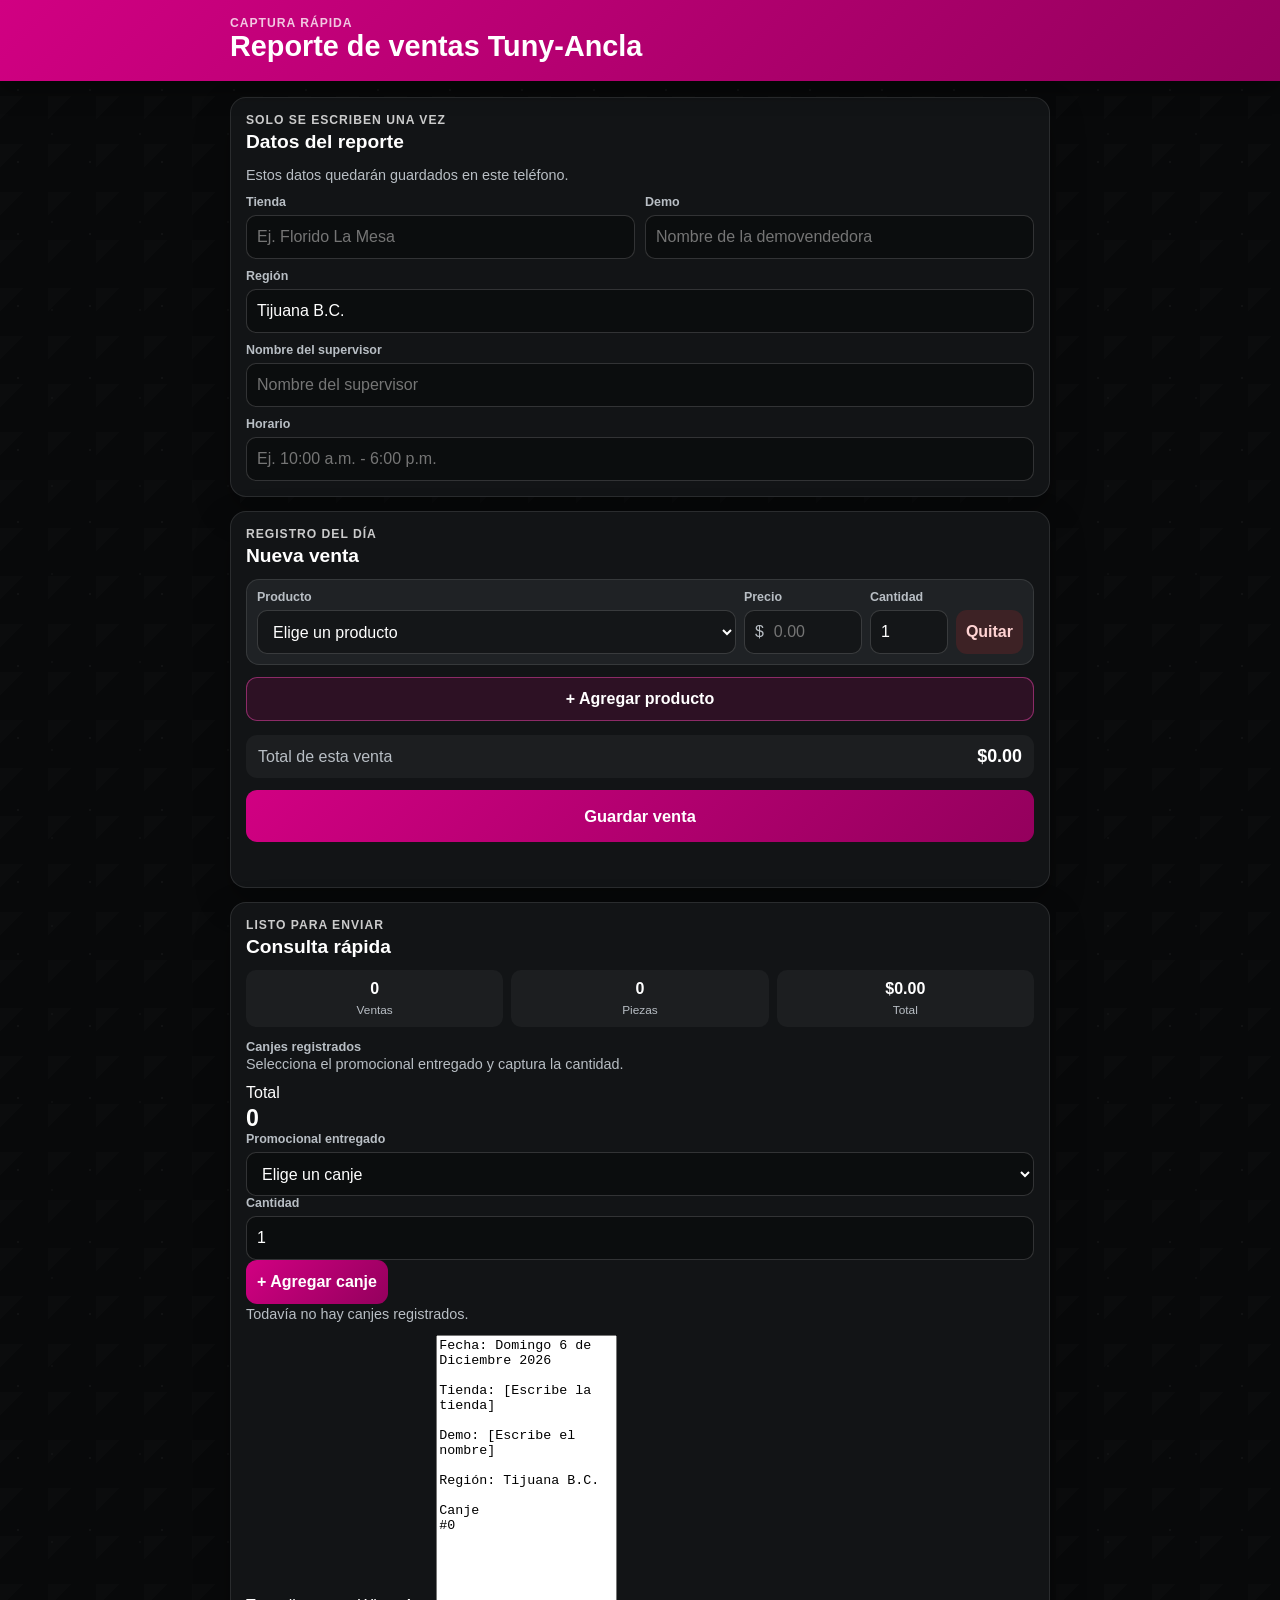
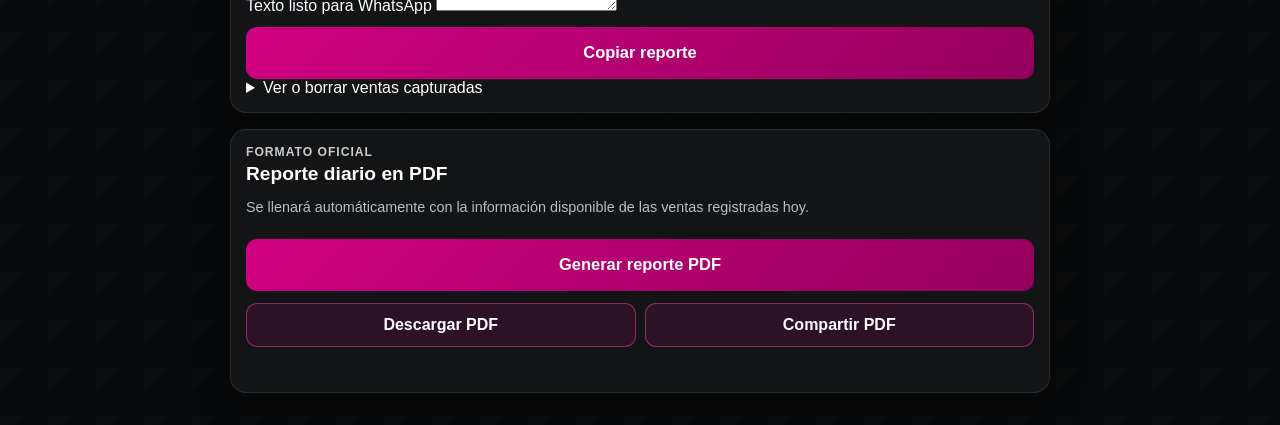
==== index.html @ 2ce3500c "Initial commit" ====
<!DOCTYPE html>
<html lang="es">
<head>
  <meta charset="UTF-8">

  <meta
    name="viewport"
    content="width=device-width, initial-scale=1.0"
  >

  <meta
    name="theme-color"
    content="#d10082"
  >

  <title>
    Reporte de ventas Tuny-Ancla
  </title>

  <link
    rel="manifest"
    href="./manifest.json"
  >

  <link
    rel="stylesheet"
    href="./css/styles.css"
  >
</head>

<body>
  <!-- =====================================================
       ENCABEZADO
  ====================================================== -->
  <header class="encabezado-app">
    <div class="encabezado-contenido">
      <p class="encabezado-etiqueta">
        Captura rápida
      </p>

      <h1>
        Reporte de ventas Tuny-Ancla
      </h1>
    </div>
  </header>

  <main class="contenedor-app">
    <!-- =====================================================
     DATOS GENERALES DEL REPORTE
====================================================== -->
<section
  class="panel"
  aria-labelledby="titulo-datos-reporte"
>
  <div class="titulo-seccion">
    <div>
      <p class="subtitulo">
        Solo se escriben una vez
      </p>

      <h2 id="titulo-datos-reporte">
        Datos del reporte
      </h2>
    </div>
  </div>

  <p class="texto-ayuda">
    Estos datos quedarán guardados en este teléfono.
  </p>

  <div class="datos-reporte-grid">
    <div class="campo">
      <label for="input-tienda">
        Tienda
      </label>

      <input
        id="input-tienda"
        type="text"
        autocomplete="off"
        placeholder="Ej. Florido La Mesa"
      >
    </div>

    <div class="campo">
      <label for="input-demo">
        Demo
      </label>

      <input
        id="input-demo"
        type="text"
        autocomplete="off"
        placeholder="Nombre de la demovendedora"
      >
    </div>

    <div class="campo campo-region">
      <label for="input-region">
        Región
      </label>

      <input
        id="input-region"
        type="text"
        autocomplete="off"
        placeholder="Ej. Tijuana B.C."
      >
    </div>

    <div class="campo campo-region">
      <label for="input-supervisor">
        Nombre del supervisor
      </label>

      <input
        id="input-supervisor"
        type="text"
        autocomplete="off"
        placeholder="Nombre del supervisor"
      >
    </div>

    <div class="campo campo-region">
      <label for="input-horario">
        Horario
      </label>

      <input
        id="input-horario"
        type="text"
        autocomplete="off"
        placeholder="Ej. 10:00 a.m. - 6:00 p.m."
      >
    </div>
  </div>
</section>

    <!-- =====================================================
         NUEVA VENTA
    ====================================================== -->
    <section
      class="panel panel-captura"
      aria-labelledby="titulo-nueva-venta"
    >
      <div class="titulo-seccion">
        <div>
          <p class="subtitulo">
            Registro del día
          </p>

          <h2 id="titulo-nueva-venta">
            Nueva venta
          </h2>
        </div>
      </div>

      <div
        id="lista-productos"
        class="lista-productos"
      ></div>

      <button
        id="btn-agregar-producto"
        class="btn btn-secundario"
        type="button"
      >
        + Agregar producto
      </button>

      <div class="total-captura">
        <span>
          Total de esta venta
        </span>

        <strong id="total-captura">
          $0.00
        </strong>
      </div>

      <button
        id="btn-guardar-venta"
        class="btn btn-principal"
        type="button"
      >
        Guardar venta
      </button>

      <p
        id="mensaje-app"
        class="mensaje-app"
        aria-live="polite"
      ></p>
    </section>

    <!-- =====================================================
         PRODUCTOS RECIENTES
    ====================================================== -->
    <section
      id="seccion-recientes"
      class="panel oculto"
      aria-labelledby="titulo-recientes"
    >
      <div class="titulo-seccion">
        <div>
          <p class="subtitulo">
            Para vender más rápido
          </p>

          <h2 id="titulo-recientes">
            Productos recientes
          </h2>
        </div>
      </div>

      <p class="texto-ayuda">
        Toca una tarjeta para registrar una pieza más del mismo producto.
      </p>

      <div
        id="productos-recientes"
        class="productos-recientes"
      ></div>
    </section>

    <!-- =====================================================
         CONSULTA RÁPIDA
    ====================================================== -->
    <section
      class="panel"
      aria-labelledby="titulo-consulta"
    >
      <div class="titulo-seccion">
        <div>
          <p class="subtitulo">
            Listo para enviar
          </p>

          <h2 id="titulo-consulta">
            Consulta rápida
          </h2>
        </div>
      </div>

      <div
        id="resumen-dia"
        class="resumen-dia"
      ></div>

<!-- ===================================================
     CANJES
==================================================== -->
<div class="bloque-canjes">
  <div class="titulo-canjes">
    <div>
      <span class="canjes-etiqueta">
        Canjes registrados
      </span>

      <p class="texto-ayuda">
        Selecciona el promocional entregado y captura la cantidad.
      </p>
    </div>

    <div class="total-canjes">
      <span>
        Total
      </span>

      <strong
        id="contador-canjes"
        class="contador-canjes"
      >
        0
      </strong>
    </div>
  </div>

  <div class="captura-canje">
    <div class="campo campo-canje">
      <label for="input-canje">
        Promocional entregado
      </label>

      <select id="input-canje">
        <option value="">
          Elige un canje
        </option>
      </select>
    </div>

    <div class="campo campo-cantidad-canje">
      <label for="input-cantidad-canje">
        Cantidad
      </label>

      <input
        id="input-cantidad-canje"
        type="text"
        inputmode="numeric"
        autocomplete="off"
        value="1"
      >
    </div>

    <button
      id="btn-agregar-canje"
      class="btn btn-canje"
      type="button"
    >
      + Agregar canje
    </button>
  </div>

  <div
    id="lista-canjes"
    class="lista-canjes"
  ></div>
</div>
      
    
      <!-- ===================================================
           TEXTO PARA WHATSAPP
      ==================================================== -->
      <label
        class="etiqueta-reporte"
        for="reporte-whatsapp"
      >
        Texto listo para WhatsApp
      </label>

      <textarea
        id="reporte-whatsapp"
        class="reporte-whatsapp"
        rows="18"
        readonly
      ></textarea>

      <button
        id="btn-copiar-reporte"
        class="btn btn-principal"
        type="button"
      >
        Copiar reporte
      </button>

      <!-- ===================================================
           HISTORIAL DESPLEGABLE
      ==================================================== -->
      <details class="detalle-historial">
        <summary>
          Ver o borrar ventas capturadas
        </summary>

        <div
          id="historial-dia"
          class="historial-dia"
        ></div>
      </details>
    </section>

    <!-- =====================================================
         GENERAR REPORTE PDF
    ====================================================== -->
    <section
      class="panel panel-exportar-pdf"
      aria-labelledby="titulo-exportar-pdf"
    >
      <div class="titulo-seccion">
        <div>
          <p class="subtitulo">
            Formato oficial
          </p>

          <h2 id="titulo-exportar-pdf">
            Reporte diario en PDF
          </h2>
        </div>
      </div>

      <p class="texto-ayuda">
        Se llenará automáticamente con la información disponible de las ventas registradas hoy.
      </p>

      <button
        id="btn-generar-pdf"
        class="btn btn-principal"
        type="button"
      >
        Generar reporte PDF
      </button>

      <div
        id="acciones-pdf"
        class="acciones-pdf oculto"
      >
        <a
          id="btn-descargar-pdf"
          class="btn btn-secundario btn-enlace"
          href="#"
          download
        >
          Descargar PDF
        </a>

        <button
          id="btn-compartir-pdf"
          class="btn btn-secundario"
          type="button"
        >
          Compartir PDF
        </button>
      </div>

      <p
        id="mensaje-pdf"
        class="mensaje-pdf"
        aria-live="polite"
      ></p>
    </section>
  </main>

  <!-- =====================================================
       PLANTILLA PARA CREAR RENGLONES DE PRODUCTOS
  ====================================================== -->
  <template id="plantilla-fila-producto">
    <article class="fila-producto">
      <div class="campo campo-producto">
        <label>
          Producto
        </label>

        <select class="input-producto">
          <option value="">
            Elige un producto
          </option>
        </select>
      </div>

      <div class="campo">
        <label>
          Precio
        </label>

        <div class="entrada-moneda">
          <span>
            $
          </span>

          <input
            class="input-precio"
            type="text"
            inputmode="decimal"
            autocomplete="off"
            placeholder="0.00"
            aria-label="Precio"
          >
        </div>
      </div>

      <div class="campo campo-cantidad">
        <label>
          Cantidad
        </label>

        <input
          class="input-cantidad"
          type="text"
          inputmode="numeric"
          autocomplete="off"
          value="1"
          aria-label="Cantidad"
        >
      </div>

      <button
        class="btn-quitar"
        type="button"
        aria-label="Quitar producto"
      >
        Quitar
      </button>
    </article>
  </template>
<!-- =====================================================
     PLANTILLA PARA CANJES REGISTRADOS
====================================================== -->
<template id="plantilla-canje-registrado">
  <article class="fila-canje-registrado">
    <div>
      <strong class="nombre-canje-registrado">
        Promocional
      </strong>

      <span class="cantidad-canje-registrado">
        0
      </span>
    </div>

    <button
      class="btn-quitar-canje"
      type="button"
      aria-label="Quitar canje"
    >
      Quitar
    </button>
  </article>
</template>
  <!-- =====================================================
       ARCHIVOS JAVASCRIPT
       
       El orden es importante.
  ====================================================== -->
  <script
    src="./assets/vendor/pdf-lib.min.js"
    defer
  ></script>

  <script
    src="./js/catalogo.js"
    defer
  ></script>

  <script
    src="./js/almacenamiento.js"
    defer
  ></script>

  <script
    src="./js/reporte.js"
    defer
  ></script>

  <script
    src="./js/whatsapp.js"
    defer
  ></script>

  <script
    src="./js/pdf.js"
    defer
  ></script>

  <script
    src="./js/app.js"
    defer
  ></script>
</body>
</html>
---- css/styles.css ----
:root {
  --fucsia: #d10082;
  --fucsia-claro: #ff4db8;
  --fucsia-oscuro: #94005d;

  --fondo: #08090a;
  --panel: rgba(19, 21, 23, 0.96);
  --panel-secundario: rgba(32, 35, 38, 0.98);

  --borde: rgba(255, 255, 255, 0.1);

  --texto: #ffffff;
  --texto-suave: #b8bec4;

  --error: #ffb4b4;
  --correcto: #bcf5cf;

  --sombra: 0 14px 35px rgba(0, 0, 0, 0.28);
}

* {
  box-sizing: border-box;
}

html {
  min-height: 100%;
  background: var(--fondo);
}

body {
  min-height: 100vh;
  margin: 0;

  color: var(--texto);

  font-family: Arial, Helvetica, sans-serif;

  background-color: var(--fondo);

  /* Fondo oscuro con detalles grises discretos */
  background-image:
    radial-gradient(
      circle at 18px 18px,
      rgba(255, 255, 255, 0.035) 1.2px,
      transparent 1.4px
    ),
    radial-gradient(
      circle at 52px 46px,
      rgba(255, 255, 255, 0.022) 1px,
      transparent 1.3px
    ),
    linear-gradient(
      135deg,
      rgba(255, 255, 255, 0.012) 25%,
      transparent 25%
    );

  background-size:
    72px 72px,
    88px 88px,
    48px 48px;
}

button,
input,
select {
  font: inherit;
}

button {
  cursor: pointer;
}

/* ==========================================================
   ENCABEZADO
========================================================== */

.encabezado-app {
  position: sticky;
  top: 0;
  z-index: 5;

  background:
    linear-gradient(
      135deg,
      var(--fucsia),
      var(--fucsia-oscuro)
    );

  box-shadow: 0 8px 22px rgba(0, 0, 0, 0.35);
}

.encabezado-contenido,
.contenedor-app {
  width: min(100% - 24px, 820px);
  margin: 0 auto;
}

.encabezado-contenido {
  padding: 16px 0 18px;
}

.encabezado-etiqueta,
.subtitulo {
  margin: 0;

  color: rgba(255, 255, 255, 0.78);

  font-size: 0.76rem;
  font-weight: 700;

  letter-spacing: 0.08em;
  text-transform: uppercase;
}

h1,
h2,
p {
  margin-top: 0;
}

h1 {
  margin-bottom: 0;

  font-size: clamp(1.28rem, 5vw, 1.8rem);
  line-height: 1.15;
}

h2 {
  margin: 4px 0 0;

  font-size: 1.2rem;
}

/* ==========================================================
   CONTENIDO PRINCIPAL
========================================================== */

.contenedor-app {
  display: grid;
  gap: 14px;

  padding: 16px 0 32px;
}

.panel {
  padding: 15px;

  overflow: hidden;

  border: 1px solid var(--borde);
  border-radius: 16px;

  background: var(--panel);

  box-shadow: var(--sombra);
}

.titulo-seccion {
  display: flex;
  align-items: center;
  justify-content: space-between;

  gap: 12px;

  margin-bottom: 12px;
}

/* ==========================================================
   CAPTURA DE PRODUCTOS
========================================================== */

.lista-productos {
  display: grid;
  gap: 10px;
}

.fila-producto {
  display: grid;

  grid-template-columns:
    minmax(0, 1fr)
    118px
    78px
    auto;

  gap: 8px;

  align-items: end;

  padding: 10px;

  border: 1px solid var(--borde);
  border-radius: 13px;

  background: var(--panel-secundario);
}

.campo {
  min-width: 0;
}

.campo label {
  display: block;

  margin-bottom: 6px;

  color: var(--texto-suave);

  font-size: 0.78rem;
  font-weight: 700;
}

select,
input {
  width: 100%;
  min-height: 44px;

  color: var(--texto);

  border: 1px solid rgba(255, 255, 255, 0.16);
  border-radius: 10px;

  outline: none;

  background: rgba(0, 0, 0, 0.35);

  transition:
    border-color 160ms ease,
    box-shadow 160ms ease;
}

select {
  padding: 0 36px 0 11px;

  text-overflow: ellipsis;
  white-space: nowrap;
}

input {
  padding: 0 10px;
}

select:focus,
input:focus {
  border-color: var(--fucsia-claro);

  box-shadow:
    0 0 0 3px rgba(255, 77, 184, 0.16);
}

/* ==========================================================
   CAMPO DE PRECIO
========================================================== */

.entrada-moneda {
  display: grid;

  grid-template-columns: auto 1fr;

  align-items: center;

  min-height: 44px;

  overflow: hidden;

  border: 1px solid rgba(255, 255, 255, 0.16);
  border-radius: 10px;

  background: rgba(0, 0, 0, 0.35);
}

.entrada-moneda:focus-within {
  border-color: var(--fucsia-claro);

  box-shadow:
    0 0 0 3px rgba(255, 77, 184, 0.16);
}

.entrada-moneda span {
  padding-left: 10px;

  color: var(--texto-suave);
}

.entrada-moneda input {
  min-height: 42px;

  border: 0;

  background: transparent;
}

.entrada-moneda input:focus {
  box-shadow: none;
}

.invalido,
.entrada-moneda.invalido {
  border-color: var(--error);
}

/* ==========================================================
   BOTONES
========================================================== */

.btn,
.btn-quitar {
  min-height: 44px;

  border: 0;
  border-radius: 11px;

  color: var(--texto);

  font-weight: 800;
}

.btn {
  width: 100%;

  margin-top: 12px;
  padding: 11px 14px;
}

.btn-principal {
  min-height: 52px;

  font-size: 1.03rem;

  background:
    linear-gradient(
      135deg,
      var(--fucsia),
      var(--fucsia-oscuro)
    );
}

.btn-secundario {
  border: 1px solid rgba(255, 77, 184, 0.45);

  background: rgba(209, 0, 130, 0.14);
}

.btn-quitar {
  min-height: 44px;

  padding: 0 10px;

  color: #ffd3d3;

  background: rgba(181, 39, 39, 0.2);
}

/* ==========================================================
   TOTAL DE LA VENTA
========================================================== */

.total-captura {
  display: flex;

  align-items: center;
  justify-content: space-between;

  gap: 10px;

  margin-top: 14px;
  padding: 11px 12px;

  border-radius: 11px;

  color: var(--texto-suave);

  background: rgba(255, 255, 255, 0.045);
}

.total-captura strong {
  color: var(--texto);

  font-size: 1.12rem;
}

/* ==========================================================
   MENSAJES
========================================================== */

.mensaje-app {
  min-height: 20px;

  margin: 10px 2px 0;

  color: var(--correcto);

  font-size: 0.9rem;
  font-weight: 700;
}

.mensaje-app.error {
  color: var(--error);
}

.texto-ayuda,
.sin-registros {
  margin-bottom: 10px;

  color: var(--texto-suave);

  font-size: 0.9rem;
  line-height: 1.4;
}

/* ==========================================================
   PRODUCTOS RECIENTES
========================================================== */

.productos-recientes {
  display: grid;
  grid-template-columns: 1fr;
  gap: 6px;
}

.tarjeta-reciente {
  display: grid;

  grid-template-columns:
    minmax(0, 1fr)
    auto;

  grid-template-areas:
    "nombre accion"
    "precio accion";

  align-items: center;

  gap: 3px 10px;

  width: 100%;
  min-width: 0;

  padding: 9px 10px;

  text-align: left;

  color: var(--texto);

  border: 1px solid rgba(255, 77, 184, 0.25);
  border-radius: 9px;

  background: rgba(209, 0, 130, 0.08);
}

.tarjeta-reciente:hover,
.tarjeta-reciente:focus-visible {
  border-color: var(--fucsia-claro);

  background: rgba(209, 0, 130, 0.17);
}

.tarjeta-reciente-nombre {
  grid-area: nombre;

  display: block;

  overflow: hidden;

  color: var(--texto);

  font-size: 0.86rem;
  font-weight: 800;
  line-height: 1.2;

  text-overflow: ellipsis;
  white-space: nowrap;
}

.tarjeta-reciente-precio {
  grid-area: precio;

  display: block;

  margin: 0;

  color: var(--texto-suave);

  font-size: 0.76rem;
}

.tarjeta-reciente-accion {
  grid-area: accion;

  display: block;

  margin: 0;

  color: var(--fucsia-claro);

  font-size: 0.78rem;
  font-weight: 900;

  white-space: nowrap;
} 

/* ==========================================================
   RESUMEN DEL DÍA
========================================================== */

.resumen-dia {
  display: grid;

  grid-template-columns:
    repeat(3, minmax(0, 1fr));

  gap: 8px;

  margin-bottom: 12px;
}

.resumen-item {
  padding: 10px 8px;

  border-radius: 10px;

  text-align: center;

  background: rgba(255, 255, 255, 0.045);
}

.resumen-item strong,
.resumen-item span {
  display: block;
}

.resumen-item strong {
  font-size: 1rem;
}

.resumen-item span {
  margin-top: 5px;

  color: var(--texto-suave);

  font-size: 0.74rem;
}

/* ==========================================================
   HISTORIAL
========================================================== */

.historial-dia {
  display: grid;
  gap: 9px;
}

.venta-historial {
  padding: 10px;

  border: 1px solid var(--borde);
  border-radius: 11px;

  background: rgba(255, 255, 255, 0.035);
}

.venta-historial-encabezado {
  display: flex;

  align-items: center;
  justify-content: space-between;

  gap: 10px;

  margin-bottom: 7px;
}

.venta-historial-hora {
  color: var(--texto-suave);

  font-size: 0.8rem;
  font-weight: 700;
}

.venta-historial-total {
  font-weight: 900;
}

.venta-productos {
  display: grid;
  gap: 4px;

  margin: 0;
  padding: 0;

  list-style: none;
}

.venta-productos li {
  color: #e7e7e7;

  font-size: 0.86rem;
  line-height: 1.34;
}

.btn-borrar-venta {
  margin-top: 9px;
  padding: 7px 9px;

  color: #ffd3d3;

  border: 1px solid rgba(255, 211, 211, 0.16);
  border-radius: 8px;

  background: transparent;

  font-size: 0.78rem;
  font-weight: 800;
}

.oculto {
  display: none;
}

/* ==========================================================
   TELÉFONOS
========================================================== */

@media (max-width: 680px) {
  .fila-producto {
    grid-template-columns:
      minmax(0, 1fr)
      82px
      74px;
  }

  .campo-producto {
    grid-column: 1 / -1;
  }

  .btn-quitar {
    grid-column: 1 / -1;
  }
}

/* ==========================================================
   CANJES
========================================================== */

.canjes-control {
  display: flex;

  align-items: center;
  justify-content: space-between;

  gap: 12px;

  margin: 14px 0;
  padding: 11px;

  border: 1px solid rgba(255, 255, 255, 0.1);
  border-radius: 11px;

  background: rgba(255, 255, 255, 0.045);
}

.canjes-etiqueta,
.contador-canjes {
  display: block;
}

.canjes-etiqueta {
  color: var(--texto-suave);

  font-size: 0.8rem;
  font-weight: 700;
}

.contador-canjes {
  margin-top: 3px;

  color: var(--texto);

  font-size: 1.45rem;
}

.canjes-botones {
  display: flex;
  gap: 7px;
}

.btn-canje,
.btn-canje-secundario {
  width: auto;

  margin: 0;
  padding: 9px 11px;
}

.btn-canje {
  min-width: 92px;

  background:
    linear-gradient(
      135deg,
      var(--fucsia),
      var(--fucsia-oscuro)
    );
}

.btn-canje-secundario {
  color: var(--texto-suave);

  border: 1px solid rgba(255, 255, 255, 0.14);

  background: rgba(255, 255, 255, 0.045);
}

.btn-canje-secundario:disabled {
  cursor: default;

  opacity: 0.38;
}

@media (max-width: 450px) {
  .canjes-control {
    align-items: stretch;
    flex-direction: column;
  }

  .canjes-botones {
    display: grid;

    grid-template-columns:
      repeat(2, minmax(0, 1fr));
  }

  .btn-canje,
  .btn-canje-secundario {
    width: 100%;
  }
}
/* ==========================================================
   DATOS GENERALES DEL REPORTE
========================================================== */

.datos-reporte-grid {
  display: grid;

  grid-template-columns:
    repeat(2, minmax(0, 1fr));

  gap: 10px;
}

.campo-region {
  grid-column: 1 / -1;
}


/* ==========================================================
   GENERAR Y COMPARTIR PDF
========================================================== */

.panel-exportar-pdf {
  margin-top: 2px;
}

.acciones-pdf {
  display: grid;

  grid-template-columns:
    repeat(2, minmax(0, 1fr));

  gap: 9px;
}

.btn-enlace {
  display: flex;

  align-items: center;
  justify-content: center;

  text-decoration: none;
}

.mensaje-pdf {
  min-height: 20px;

  margin: 10px 2px 0;

  color: var(--correcto);

  font-size: 0.9rem;
  font-weight: 700;
}

.mensaje-pdf.error {
  color: var(--error);
}


/* ==========================================================
   AJUSTES PARA TELÉFONO
========================================================== */

@media (max-width: 520px) {
  .datos-reporte-grid {
    grid-template-columns: 1fr;
  }

  .campo-region {
    grid-column: auto;
  }
}

@media (max-width: 430px) {
  .acciones-pdf {
    grid-template-columns: 1fr;
  }
}
/* ==========================================================
   DETALLE LIBRE DE CANJES
========================================================== */

.detalle-canje {
  margin:
    10px
    0
    14px;
}

.detalle-canje textarea {
  width:
    100%;

  min-height:
    82px;

  padding:
    10px;

  color:
    var(--texto);

  border:
    1px solid
    rgba(
      255,
      255,
      255,
      0.16
    );

  border-radius:
    10px;

  outline:
    none;

  background:
    rgba(
      0,
      0,
      0,
      0.35
    );

  font:
    inherit;

  resize:
    vertical;
}

.detalle-canje textarea:focus {
  border-color:
    var(--fucsia-claro);

  box-shadow:
    0
    0
    0
    3px
    rgba(
      255,
      77,
      184,
      0.16
    );
}
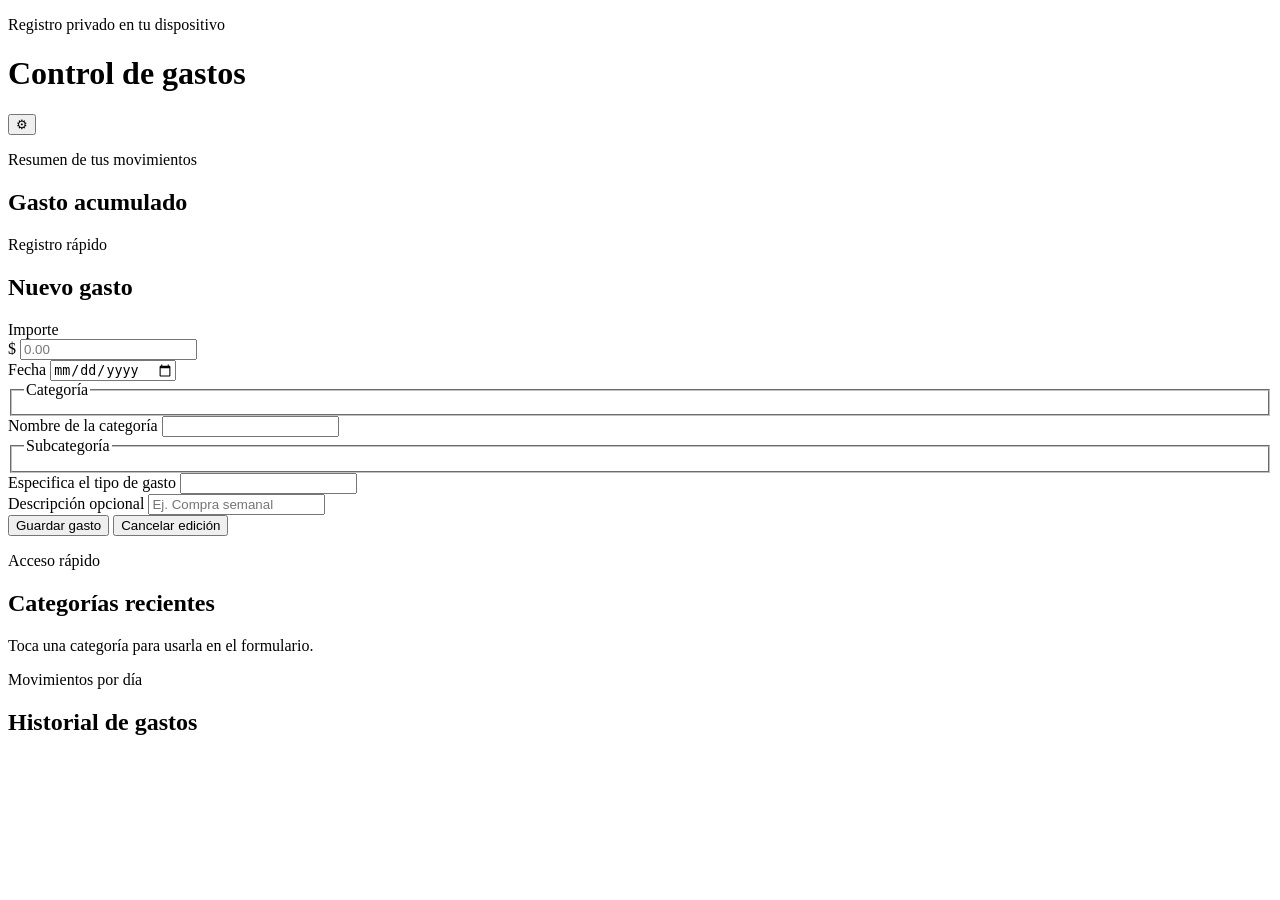
==== commit c51d7579: "feat: build expense tracker interface" ====
--- a/index.html
+++ b/index.html
@@ -1,5 +1,9 @@
 <!DOCTYPE html>
-<html lang="es">
+<html
+  lang="es"
+  data-visual-style="modern"
+  data-palette="magenta"
+>
 <head>
   <meta charset="UTF-8">
 
@@ -13,9 +17,12 @@
     content="#d10082"
   >
 
-  <title>
-    Reporte de ventas Tuny-Ancla
-  </title>
+  <meta
+    name="description"
+    content="Private and customizable expense tracker."
+  >
+
+  <title>Expense Tracker</title>
 
   <link
     rel="manifest"
@@ -24,520 +31,508 @@
 
   <link
     rel="stylesheet"
-    href="./css/styles.css"
+    href="./css/palettes.css"
+  >
+
+  <link
+    rel="stylesheet"
+    href="./css/base.css"
+  >
+
+  <link
+    rel="stylesheet"
+    href="./css/components.css"
+  >
+
+  <link
+    rel="stylesheet"
+    href="./css/visual-styles.css"
   >
 </head>
 
 <body>
-  <!-- =====================================================
-       ENCABEZADO
-  ====================================================== -->
-  <header class="encabezado-app">
-    <div class="encabezado-contenido">
-      <p class="encabezado-etiqueta">
-        Captura rápida
-      </p>
-
-      <h1>
-        Reporte de ventas Tuny-Ancla
-      </h1>
+  <header class="app-header">
+    <div class="app-shell app-header__content">
+      <div>
+        <p
+          class="eyebrow"
+          data-i18n="app.subtitle"
+        >
+          Registro privado en tu dispositivo
+        </p>
+
+        <h1 data-i18n="app.title">
+          Control de gastos
+        </h1>
+      </div>
+
+      <button
+        id="open-settings-button"
+        class="icon-button"
+        type="button"
+        data-i18n-aria-label="settings.open"
+        aria-label="Abrir configuración"
+      >
+        ⚙
+      </button>
     </div>
   </header>
 
-  <main class="contenedor-app">
-    <!-- =====================================================
-     DATOS GENERALES DEL REPORTE
-====================================================== -->
-<section
-  class="panel"
-  aria-labelledby="titulo-datos-reporte"
->
-  <div class="titulo-seccion">
-    <div>
-      <p class="subtitulo">
-        Solo se escriben una vez
-      </p>
-
-      <h2 id="titulo-datos-reporte">
-        Datos del reporte
-      </h2>
-    </div>
-  </div>
-
-  <p class="texto-ayuda">
-    Estos datos quedarán guardados en este teléfono.
-  </p>
-
-  <div class="datos-reporte-grid">
-    <div class="campo">
-      <label for="input-tienda">
-        Tienda
-      </label>
-
-      <input
-        id="input-tienda"
-        type="text"
-        autocomplete="off"
-        placeholder="Ej. Florido La Mesa"
-      >
-    </div>
-
-    <div class="campo">
-      <label for="input-demo">
-        Demo
-      </label>
-
-      <input
-        id="input-demo"
-        type="text"
-        autocomplete="off"
-        placeholder="Nombre de la demovendedora"
-      >
-    </div>
-
-    <div class="campo campo-region">
-      <label for="input-region">
-        Región
-      </label>
-
-      <input
-        id="input-region"
-        type="text"
-        autocomplete="off"
-        placeholder="Ej. Tijuana B.C."
-      >
-    </div>
-
-    <div class="campo campo-region">
-      <label for="input-supervisor">
-        Nombre del supervisor
-      </label>
-
-      <input
-        id="input-supervisor"
-        type="text"
-        autocomplete="off"
-        placeholder="Nombre del supervisor"
-      >
-    </div>
-
-    <div class="campo campo-region">
-      <label for="input-horario">
-        Horario
-      </label>
-
-      <input
-        id="input-horario"
-        type="text"
-        autocomplete="off"
-        placeholder="Ej. 10:00 a.m. - 6:00 p.m."
-      >
-    </div>
-  </div>
-</section>
-
-    <!-- =====================================================
-         NUEVA VENTA
-    ====================================================== -->
+  <main class="app-shell app-main">
     <section
-      class="panel panel-captura"
-      aria-labelledby="titulo-nueva-venta"
+      class="panel dashboard-panel"
+      aria-labelledby="dashboard-title"
     >
-      <div class="titulo-seccion">
+      <div class="section-heading">
         <div>
-          <p class="subtitulo">
-            Registro del día
+          <p
+            class="eyebrow"
+            data-i18n="dashboard.subtitle"
+          >
+            Resumen de tus movimientos
           </p>
 
-          <h2 id="titulo-nueva-venta">
-            Nueva venta
+          <h2
+            id="dashboard-title"
+            data-i18n="dashboard.title"
+          >
+            Gasto acumulado
           </h2>
         </div>
       </div>
 
       <div
-        id="lista-productos"
-        class="lista-productos"
-      ></div>
-
-      <button
-        id="btn-agregar-producto"
-        class="btn btn-secundario"
-        type="button"
-      >
-        + Agregar producto
-      </button>
-
-      <div class="total-captura">
-        <span>
-          Total de esta venta
-        </span>
-
-        <strong id="total-captura">
-          $0.00
-        </strong>
-      </div>
-
-      <button
-        id="btn-guardar-venta"
-        class="btn btn-principal"
-        type="button"
-      >
-        Guardar venta
-      </button>
-
-      <p
-        id="mensaje-app"
-        class="mensaje-app"
-        aria-live="polite"
-      ></p>
-    </section>
-
-    <!-- =====================================================
-         PRODUCTOS RECIENTES
-    ====================================================== -->
-    <section
-      id="seccion-recientes"
-      class="panel oculto"
-      aria-labelledby="titulo-recientes"
-    >
-      <div class="titulo-seccion">
-        <div>
-          <p class="subtitulo">
-            Para vender más rápido
-          </p>
-
-          <h2 id="titulo-recientes">
-            Productos recientes
-          </h2>
-        </div>
-      </div>
-
-      <p class="texto-ayuda">
-        Toca una tarjeta para registrar una pieza más del mismo producto.
-      </p>
-
-      <div
-        id="productos-recientes"
-        class="productos-recientes"
+        id="expense-summary"
+        class="expense-summary"
       ></div>
     </section>
 
-    <!-- =====================================================
-         CONSULTA RÁPIDA
-    ====================================================== -->
+    <section
+      id="new-expense-panel"
+      class="panel"
+      aria-labelledby="new-expense-title"
+    >
+      <div class="section-heading">
+        <div>
+          <p
+            class="eyebrow"
+            data-i18n="expense.subtitle"
+          >
+            Registro rápido
+          </p>
+
+          <h2
+            id="new-expense-title"
+            data-i18n="expense.title"
+          >
+            Nuevo gasto
+          </h2>
+        </div>
+      </div>
+
+      <form
+        id="expense-form"
+        class="expense-form"
+        novalidate
+      >
+        <div class="form-grid">
+          <div class="field">
+            <label
+              for="expense-amount"
+              data-i18n="expense.amount"
+            >
+              Importe
+            </label>
+
+            <div class="currency-input">
+              <span aria-hidden="true">
+                $
+              </span>
+
+              <input
+                id="expense-amount"
+                type="text"
+                inputmode="decimal"
+                autocomplete="off"
+                placeholder="0.00"
+              >
+            </div>
+          </div>
+
+          <div class="field">
+            <label
+              for="expense-date"
+              data-i18n="expense.date"
+            >
+              Fecha
+            </label>
+
+            <input
+              id="expense-date"
+              type="date"
+            >
+          </div>
+        </div>
+
+        <fieldset class="category-fieldset">
+          <legend data-i18n="expense.category">
+            Categoría
+          </legend>
+
+          <div
+            id="category-selector"
+            class="category-selector"
+          ></div>
+        </fieldset>
+
+        <div
+          id="custom-category-field"
+          class="field is-hidden"
+        >
+          <label
+            for="custom-category"
+            data-i18n="expense.customCategory"
+          >
+            Nombre de la categoría
+          </label>
+
+          <input
+            id="custom-category"
+            type="text"
+            autocomplete="off"
+          >
+        </div>
+
+        <fieldset
+          id="subcategory-section"
+          class="category-fieldset is-hidden"
+        >
+          <legend data-i18n="expense.subcategory">
+            Subcategoría
+          </legend>
+
+          <div
+            id="subcategory-selector"
+            class="subcategory-selector"
+          ></div>
+        </fieldset>
+
+        <div
+          id="custom-subcategory-field"
+          class="field is-hidden"
+        >
+          <label
+            for="custom-subcategory"
+            data-i18n="expense.customSubcategory"
+          >
+            Especifica el tipo de gasto
+          </label>
+
+          <input
+            id="custom-subcategory"
+            type="text"
+            autocomplete="off"
+          >
+        </div>
+
+        <div class="field">
+          <label
+            for="expense-description"
+            data-i18n="expense.description"
+          >
+            Descripción opcional
+          </label>
+
+          <input
+            id="expense-description"
+            type="text"
+            autocomplete="off"
+            data-i18n-placeholder="expense.descriptionPlaceholder"
+            placeholder="Ej. Compra semanal"
+          >
+        </div>
+
+        <div class="form-actions">
+          <button
+            id="save-expense-button"
+            class="button button--primary"
+            type="button"
+            data-i18n="expense.save"
+          >
+            Guardar gasto
+          </button>
+
+          <button
+            id="cancel-edit-button"
+            class="button button--secondary is-hidden"
+            type="button"
+            data-i18n="expense.cancelEdit"
+          >
+            Cancelar edición
+          </button>
+        </div>
+
+        <p
+          id="app-message"
+          class="app-message"
+          aria-live="polite"
+        ></p>
+      </form>
+    </section>
+
+    <section
+      id="recent-categories-panel"
+      class="panel is-hidden"
+      aria-labelledby="recent-categories-title"
+    >
+      <div class="section-heading">
+        <div>
+          <p
+            class="eyebrow"
+            data-i18n="recent.subtitle"
+          >
+            Acceso rápido
+          </p>
+
+          <h2
+            id="recent-categories-title"
+            data-i18n="recent.title"
+          >
+            Categorías recientes
+          </h2>
+        </div>
+      </div>
+
+      <p
+        class="helper-text"
+        data-i18n="recent.help"
+      >
+        Toca una categoría para usarla en el formulario.
+      </p>
+
+      <div
+        id="recent-categories"
+        class="recent-categories"
+      ></div>
+    </section>
+
     <section
       class="panel"
-      aria-labelledby="titulo-consulta"
+      aria-labelledby="expense-history-title"
     >
-      <div class="titulo-seccion">
+      <div class="section-heading">
         <div>
-          <p class="subtitulo">
-            Listo para enviar
+          <p
+            class="eyebrow"
+            data-i18n="history.subtitle"
+          >
+            Movimientos por día
           </p>
 
-          <h2 id="titulo-consulta">
-            Consulta rápida
+          <h2
+            id="expense-history-title"
+            data-i18n="history.title"
+          >
+            Historial de gastos
           </h2>
         </div>
       </div>
 
       <div
-        id="resumen-dia"
-        class="resumen-dia"
+        id="expense-history"
+        class="expense-history"
       ></div>
-
-<!-- ===================================================
-     CANJES
-==================================================== -->
-<div class="bloque-canjes">
-  <div class="titulo-canjes">
-    <div>
-      <span class="canjes-etiqueta">
-        Canjes registrados
-      </span>
-
-      <p class="texto-ayuda">
-        Selecciona el promocional entregado y captura la cantidad.
-      </p>
-    </div>
-
-    <div class="total-canjes">
-      <span>
-        Total
-      </span>
-
-      <strong
-        id="contador-canjes"
-        class="contador-canjes"
-      >
-        0
-      </strong>
-    </div>
-  </div>
-
-  <div class="captura-canje">
-    <div class="campo campo-canje">
-      <label for="input-canje">
-        Promocional entregado
-      </label>
-
-      <select id="input-canje">
-        <option value="">
-          Elige un canje
-        </option>
-      </select>
-    </div>
-
-    <div class="campo campo-cantidad-canje">
-      <label for="input-cantidad-canje">
-        Cantidad
-      </label>
-
-      <input
-        id="input-cantidad-canje"
-        type="text"
-        inputmode="numeric"
-        autocomplete="off"
-        value="1"
-      >
-    </div>
-
-    <button
-      id="btn-agregar-canje"
-      class="btn btn-canje"
-      type="button"
-    >
-      + Agregar canje
-    </button>
-  </div>
-
-  <div
-    id="lista-canjes"
-    class="lista-canjes"
-  ></div>
-</div>
-      
-    
-      <!-- ===================================================
-           TEXTO PARA WHATSAPP
-      ==================================================== -->
-      <label
-        class="etiqueta-reporte"
-        for="reporte-whatsapp"
-      >
-        Texto listo para WhatsApp
-      </label>
-
-      <textarea
-        id="reporte-whatsapp"
-        class="reporte-whatsapp"
-        rows="18"
-        readonly
-      ></textarea>
-
-      <button
-        id="btn-copiar-reporte"
-        class="btn btn-principal"
-        type="button"
-      >
-        Copiar reporte
-      </button>
-
-      <!-- ===================================================
-           HISTORIAL DESPLEGABLE
-      ==================================================== -->
-      <details class="detalle-historial">
-        <summary>
-          Ver o borrar ventas capturadas
-        </summary>
-
-        <div
-          id="historial-dia"
-          class="historial-dia"
-        ></div>
-      </details>
-    </section>
-
-    <!-- =====================================================
-         GENERAR REPORTE PDF
-    ====================================================== -->
-    <section
-      class="panel panel-exportar-pdf"
-      aria-labelledby="titulo-exportar-pdf"
-    >
-      <div class="titulo-seccion">
-        <div>
-          <p class="subtitulo">
-            Formato oficial
-          </p>
-
-          <h2 id="titulo-exportar-pdf">
-            Reporte diario en PDF
-          </h2>
-        </div>
-      </div>
-
-      <p class="texto-ayuda">
-        Se llenará automáticamente con la información disponible de las ventas registradas hoy.
-      </p>
-
-      <button
-        id="btn-generar-pdf"
-        class="btn btn-principal"
-        type="button"
-      >
-        Generar reporte PDF
-      </button>
-
-      <div
-        id="acciones-pdf"
-        class="acciones-pdf oculto"
-      >
-        <a
-          id="btn-descargar-pdf"
-          class="btn btn-secundario btn-enlace"
-          href="#"
-          download
-        >
-          Descargar PDF
-        </a>
-
-        <button
-          id="btn-compartir-pdf"
-          class="btn btn-secundario"
-          type="button"
-        >
-          Compartir PDF
-        </button>
-      </div>
-
-      <p
-        id="mensaje-pdf"
-        class="mensaje-pdf"
-        aria-live="polite"
-      ></p>
     </section>
   </main>
 
-  <!-- =====================================================
-       PLANTILLA PARA CREAR RENGLONES DE PRODUCTOS
-  ====================================================== -->
-  <template id="plantilla-fila-producto">
-    <article class="fila-producto">
-      <div class="campo campo-producto">
-        <label>
-          Producto
+  <dialog
+    id="settings-dialog"
+    class="settings-dialog"
+  >
+    <div class="dialog-header">
+      <h2 data-i18n="settings.title">
+        Configuración
+      </h2>
+
+      <button
+        id="close-settings-button"
+        class="icon-button"
+        type="button"
+        data-i18n-aria-label="settings.close"
+        aria-label="Cerrar configuración"
+      >
+        ×
+      </button>
+    </div>
+
+    <div class="settings-grid">
+      <div class="field">
+        <label
+          for="select-language"
+          data-i18n="settings.language"
+        >
+          Idioma
         </label>
 
-        <select class="input-producto">
-          <option value="">
-            Elige un producto
+        <select id="select-language">
+          <option value="es">
+            Español
+          </option>
+
+          <option value="en">
+            English
           </option>
         </select>
       </div>
 
-      <div class="campo">
-        <label>
-          Precio
+      <div class="field">
+        <label
+          for="select-visual-style"
+          data-i18n="settings.visualStyle"
+        >
+          Estilo visual
         </label>
 
-        <div class="entrada-moneda">
-          <span>
-            $
-          </span>
-
-          <input
-            class="input-precio"
-            type="text"
-            inputmode="decimal"
-            autocomplete="off"
-            placeholder="0.00"
-            aria-label="Precio"
-          >
-        </div>
-      </div>
-
-      <div class="campo campo-cantidad">
-        <label>
-          Cantidad
+        <select id="select-visual-style">
+          <option
+            value="modern"
+            data-i18n="settings.modern"
+          >
+            Moderno
+          </option>
+
+          <option
+            value="pixel"
+            data-i18n="settings.pixel"
+          >
+            Pixel art
+          </option>
+
+          <option
+            value="office"
+            data-i18n="settings.office"
+          >
+            Oficina
+          </option>
+        </select>
+      </div>
+
+      <div class="field">
+        <label
+          for="select-palette"
+          data-i18n="settings.palette"
+        >
+          Paleta de colores
         </label>
 
-        <input
-          class="input-cantidad"
-          type="text"
-          inputmode="numeric"
-          autocomplete="off"
-          value="1"
-          aria-label="Cantidad"
-        >
-      </div>
-
+        <select id="select-palette">
+          <option value="magenta" data-i18n="palettes.magenta">
+            Magenta
+          </option>
+          <option value="ocean" data-i18n="palettes.ocean">
+            Océano
+          </option>
+          <option value="emerald" data-i18n="palettes.emerald">
+            Esmeralda
+          </option>
+          <option value="violet" data-i18n="palettes.violet">
+            Violeta
+          </option>
+          <option value="amber" data-i18n="palettes.amber">
+            Ámbar
+          </option>
+          <option value="powder" data-i18n="palettes.powder">
+            Azul pastel
+          </option>
+          <option value="sage" data-i18n="palettes.sage">
+            Verde salvia
+          </option>
+          <option value="warmGray" data-i18n="palettes.warmGray">
+            Gris cálido
+          </option>
+        </select>
+      </div>
+
+      <div class="field">
+        <label
+          for="select-currency"
+          data-i18n="settings.currency"
+        >
+          Moneda
+        </label>
+
+        <select id="select-currency">
+          <option value="MXN">MXN</option>
+          <option value="USD">USD</option>
+          <option value="EUR">EUR</option>
+        </select>
+      </div>
+    </div>
+
+    <div class="settings-actions">
       <button
-        class="btn-quitar"
+        id="export-backup-button"
+        class="button button--secondary"
         type="button"
-        aria-label="Quitar producto"
-      >
-        Quitar
+        data-i18n="settings.export"
+      >
+        Exportar respaldo
       </button>
-    </article>
-  </template>
-<!-- =====================================================
-     PLANTILLA PARA CANJES REGISTRADOS
-====================================================== -->
-<template id="plantilla-canje-registrado">
-  <article class="fila-canje-registrado">
-    <div>
-      <strong class="nombre-canje-registrado">
-        Promocional
-      </strong>
-
-      <span class="cantidad-canje-registrado">
-        0
-      </span>
+
+      <button
+        id="import-backup-button"
+        class="button button--secondary"
+        type="button"
+        data-i18n="settings.import"
+      >
+        Importar respaldo
+      </button>
+
+      <button
+        id="clear-data-button"
+        class="button button--danger"
+        type="button"
+        data-i18n="settings.clear"
+      >
+        Borrar todos los datos
+      </button>
     </div>
 
-    <button
-      class="btn-quitar-canje"
-      type="button"
-      aria-label="Quitar canje"
+    <input
+      id="backup-file-input"
+      class="is-hidden"
+      type="file"
+      accept="application/json,.json"
     >
-      Quitar
-    </button>
-  </article>
-</template>
-  <!-- =====================================================
-       ARCHIVOS JAVASCRIPT
-       
-       El orden es importante.
-  ====================================================== -->
-  <script
-    src="./assets/vendor/pdf-lib.min.js"
-    defer
-  ></script>
-
-  <script
-    src="./js/catalogo.js"
-    defer
-  ></script>
-
-  <script
-    src="./js/almacenamiento.js"
-    defer
-  ></script>
-
-  <script
-    src="./js/reporte.js"
-    defer
-  ></script>
-
-  <script
-    src="./js/whatsapp.js"
-    defer
-  ></script>
-
-  <script
-    src="./js/pdf.js"
+  </dialog>
+
+  <script
+    src="./js/categories.js"
+    defer
+  ></script>
+
+  <script
+    src="./js/storage.js"
+    defer
+  ></script>
+
+  <script
+    src="./js/i18n.js"
+    defer
+  ></script>
+
+  <script
+    src="./js/settings.js"
+    defer
+  ></script>
+
+  <script
+    src="./js/history.js"
+    defer
+  ></script>
+
+  <script
+    src="./js/copy-history.js"
     defer
   ></script>
 
@@ -546,4 +541,4 @@
     defer
   ></script>
 </body>
-</html>+</html>
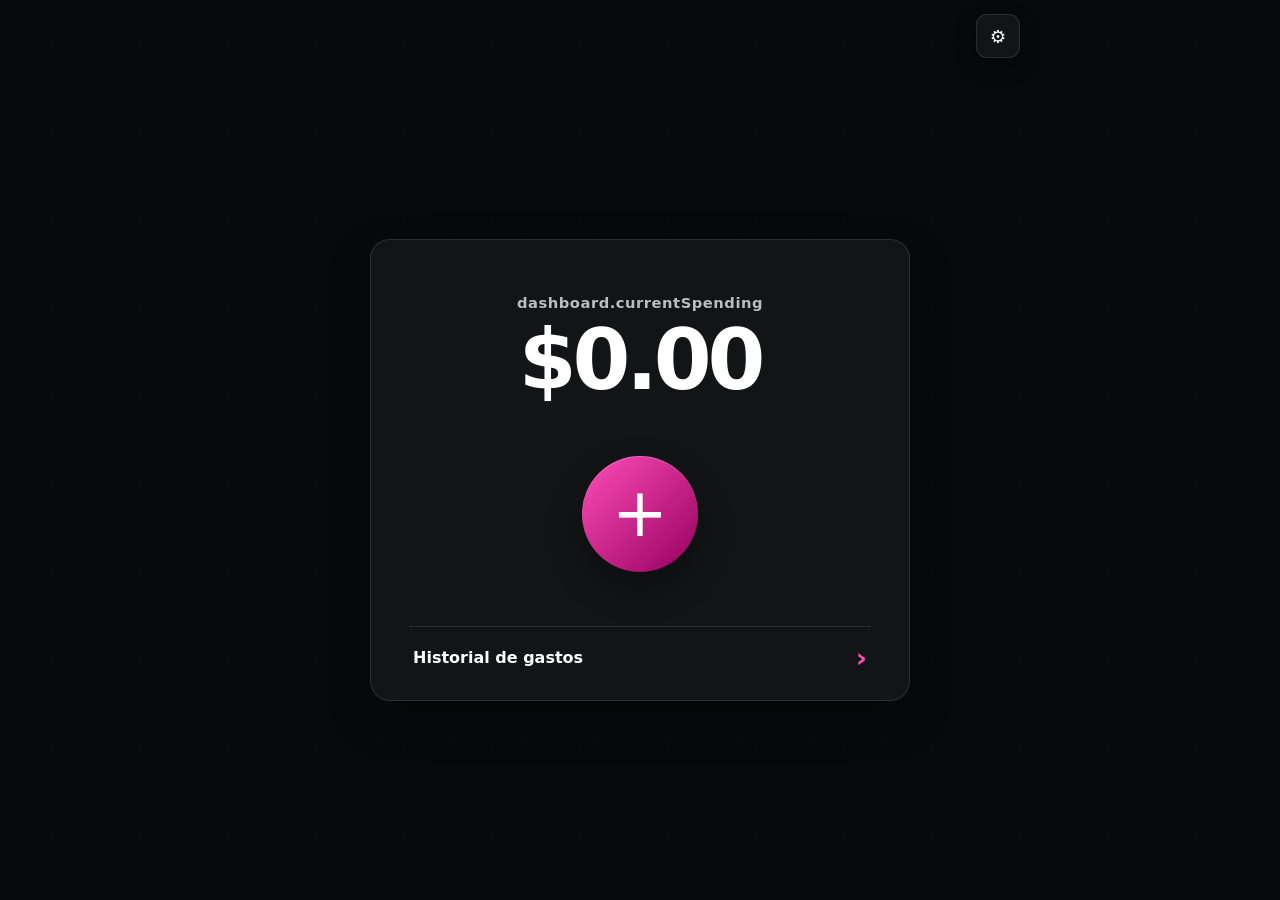
==== commit 4eaea24b: "feat: simplify expense tracker home interface" ====
--- a/index.html
+++ b/index.html
@@ -53,110 +53,243 @@
 <body>
   <header class="app-header">
     <div class="app-shell app-header__content">
+      <h1 class="visually-hidden" data-i18n="app.title">
+        Control de gastos
+      </h1>
+
+      <button
+        id="open-settings-button"
+        class="icon-button"
+        type="button"
+        data-i18n-aria-label="settings.open"
+        aria-label="Abrir configuración"
+      >
+        ⚙
+      </button>
+    </div>
+  </header>
+
+  <main class="app-shell app-main">
+    <section
+      class="home-card"
+      aria-labelledby="current-spending-label"
+    >
+      <div class="home-card__summary">
+        <p
+          id="current-spending-label"
+          class="home-card__label"
+          data-i18n="dashboard.currentSpending"
+        >
+          Gasto actual
+        </p>
+
+        <strong
+          id="current-spending-value"
+          class="home-card__amount"
+        >
+          $0.00
+        </strong>
+
+        <div
+          id="remaining-budget-block"
+          class="home-card__budget is-hidden"
+        >
+          <span data-i18n="dashboard.remainingBudget">
+            Presupuesto restante
+          </span>
+
+          <strong id="remaining-budget-value">
+            $0.00
+          </strong>
+        </div>
+      </div>
+
+      <button
+        id="open-expense-button"
+        class="add-expense-button"
+        type="button"
+        data-i18n-aria-label="expense.open"
+        aria-label="Agregar gasto"
+      >
+        <span
+          id="add-expense-icon-fallback"
+          class="add-expense-button__fallback"
+          aria-hidden="true"
+        >
+          +
+        </span>
+
+        <img
+          id="add-expense-icon"
+          class="add-expense-button__image is-hidden"
+          src=""
+          alt=""
+        >
+      </button>
+
+      <button
+        id="open-history-button"
+        class="history-launcher"
+        type="button"
+      >
+        <span data-i18n="history.title">
+          Historial de gastos
+        </span>
+
+        <span aria-hidden="true">›</span>
+      </button>
+    </section>
+
+    <p
+      id="app-message"
+      class="app-message"
+      aria-live="polite"
+    ></p>
+  </main>
+
+  <!-- =====================================================
+       ADD OR EDIT EXPENSE
+  ====================================================== -->
+  <dialog
+    id="expense-dialog"
+    class="app-dialog expense-dialog"
+  >
+    <div class="dialog-header">
       <div>
         <p
           class="eyebrow"
-          data-i18n="app.subtitle"
-        >
-          Registro privado en tu dispositivo
+          data-i18n="expense.subtitle"
+        >
+          Registro rápido
         </p>
 
-        <h1 data-i18n="app.title">
-          Control de gastos
-        </h1>
-      </div>
-
-      <button
-        id="open-settings-button"
+        <h2
+          id="expense-dialog-title"
+          data-i18n="expense.title"
+        >
+          Nuevo gasto
+        </h2>
+      </div>
+
+      <button
+        id="close-expense-button"
         class="icon-button"
         type="button"
-        data-i18n-aria-label="settings.open"
-        aria-label="Abrir configuración"
-      >
-        ⚙
-      </button>
-    </div>
-  </header>
-
-  <main class="app-shell app-main">
-    <section
-      class="panel dashboard-panel"
-      aria-labelledby="dashboard-title"
+        data-i18n-aria-label="general.close"
+        aria-label="Cerrar"
+      >
+        ×
+      </button>
+    </div>
+
+    <form
+      id="expense-form"
+      class="expense-form"
+      novalidate
     >
-      <div class="section-heading">
-        <div>
-          <p
-            class="eyebrow"
-            data-i18n="dashboard.subtitle"
+      <div class="field field--amount">
+        <label
+          for="expense-amount"
+          data-i18n="expense.amount"
+        >
+          Importe
+        </label>
+
+        <div class="currency-input currency-input--large">
+          <span aria-hidden="true">$</span>
+
+          <input
+            id="expense-amount"
+            type="text"
+            inputmode="decimal"
+            autocomplete="off"
+            placeholder="0.00"
           >
-            Resumen de tus movimientos
-          </p>
-
-          <h2
-            id="dashboard-title"
-            data-i18n="dashboard.title"
+        </div>
+      </div>
+
+      <fieldset class="category-fieldset">
+        <legend data-i18n="expense.category">
+          Categoría
+        </legend>
+
+        <div
+          id="category-selector"
+          class="category-selector"
+        ></div>
+      </fieldset>
+
+      <div
+        id="custom-category-field"
+        class="field is-hidden"
+      >
+        <label
+          for="custom-category"
+          data-i18n="expense.customCategory"
+        >
+          Nombre de la categoría
+        </label>
+
+        <input
+          id="custom-category"
+          type="text"
+          autocomplete="off"
+        >
+      </div>
+
+      <details class="expense-more-details">
+        <summary data-i18n="expense.moreDetails">
+          Más detalles
+        </summary>
+
+        <div class="expense-more-details__content">
+          <fieldset
+            id="subcategory-section"
+            class="category-fieldset is-hidden"
           >
-            Gasto acumulado
-          </h2>
-        </div>
-      </div>
-
-      <div
-        id="expense-summary"
-        class="expense-summary"
-      ></div>
-    </section>
-
-    <section
-      id="new-expense-panel"
-      class="panel"
-      aria-labelledby="new-expense-title"
-    >
-      <div class="section-heading">
-        <div>
-          <p
-            class="eyebrow"
-            data-i18n="expense.subtitle"
+            <legend data-i18n="expense.subcategory">
+              Subcategoría
+            </legend>
+
+            <div
+              id="subcategory-selector"
+              class="subcategory-selector"
+            ></div>
+          </fieldset>
+
+          <div
+            id="custom-subcategory-field"
+            class="field is-hidden"
           >
-            Registro rápido
-          </p>
-
-          <h2
-            id="new-expense-title"
-            data-i18n="expense.title"
-          >
-            Nuevo gasto
-          </h2>
-        </div>
-      </div>
-
-      <form
-        id="expense-form"
-        class="expense-form"
-        novalidate
-      >
-        <div class="form-grid">
+            <label
+              for="custom-subcategory"
+              data-i18n="expense.customSubcategory"
+            >
+              Especifica el tipo de gasto
+            </label>
+
+            <input
+              id="custom-subcategory"
+              type="text"
+              autocomplete="off"
+            >
+          </div>
+
           <div class="field">
             <label
-              for="expense-amount"
-              data-i18n="expense.amount"
+              for="expense-description"
+              data-i18n="expense.description"
             >
-              Importe
+              Descripción opcional
             </label>
 
-            <div class="currency-input">
-              <span aria-hidden="true">
-                $
-              </span>
-
-              <input
-                id="expense-amount"
-                type="text"
-                inputmode="decimal"
-                autocomplete="off"
-                placeholder="0.00"
-              >
-            </div>
+            <input
+              id="expense-description"
+              type="text"
+              autocomplete="off"
+              data-i18n-placeholder="expense.descriptionPlaceholder"
+              placeholder="Ej. Compra semanal"
+            >
           </div>
 
           <div class="field">
@@ -173,181 +306,133 @@
             >
           </div>
         </div>
-
-        <fieldset class="category-fieldset">
-          <legend data-i18n="expense.category">
-            Categoría
-          </legend>
-
-          <div
-            id="category-selector"
-            class="category-selector"
-          ></div>
-        </fieldset>
-
-        <div
-          id="custom-category-field"
-          class="field is-hidden"
-        >
-          <label
-            for="custom-category"
-            data-i18n="expense.customCategory"
-          >
-            Nombre de la categoría
-          </label>
-
-          <input
-            id="custom-category"
-            type="text"
-            autocomplete="off"
-          >
-        </div>
-
-        <fieldset
-          id="subcategory-section"
-          class="category-fieldset is-hidden"
-        >
-          <legend data-i18n="expense.subcategory">
-            Subcategoría
-          </legend>
-
-          <div
-            id="subcategory-selector"
-            class="subcategory-selector"
-          ></div>
-        </fieldset>
-
-        <div
-          id="custom-subcategory-field"
-          class="field is-hidden"
-        >
-          <label
-            for="custom-subcategory"
-            data-i18n="expense.customSubcategory"
-          >
-            Especifica el tipo de gasto
-          </label>
-
-          <input
-            id="custom-subcategory"
-            type="text"
-            autocomplete="off"
-          >
-        </div>
-
-        <div class="field">
-          <label
-            for="expense-description"
-            data-i18n="expense.description"
-          >
-            Descripción opcional
-          </label>
-
-          <input
-            id="expense-description"
-            type="text"
-            autocomplete="off"
-            data-i18n-placeholder="expense.descriptionPlaceholder"
-            placeholder="Ej. Compra semanal"
-          >
-        </div>
-
-        <div class="form-actions">
-          <button
-            id="save-expense-button"
-            class="button button--primary"
-            type="button"
-            data-i18n="expense.save"
-          >
-            Guardar gasto
-          </button>
-
-          <button
-            id="cancel-edit-button"
-            class="button button--secondary is-hidden"
-            type="button"
-            data-i18n="expense.cancelEdit"
-          >
-            Cancelar edición
-          </button>
-        </div>
-
-        <p
-          id="app-message"
-          class="app-message"
-          aria-live="polite"
-        ></p>
-      </form>
-    </section>
-
-    <section
-      id="recent-categories-panel"
-      class="panel is-hidden"
-      aria-labelledby="recent-categories-title"
-    >
-      <div class="section-heading">
-        <div>
-          <p
-            class="eyebrow"
-            data-i18n="recent.subtitle"
-          >
-            Acceso rápido
-          </p>
-
-          <h2
-            id="recent-categories-title"
-            data-i18n="recent.title"
-          >
-            Categorías recientes
-          </h2>
-        </div>
-      </div>
-
-      <p
-        class="helper-text"
-        data-i18n="recent.help"
-      >
-        Toca una categoría para usarla en el formulario.
-      </p>
-
-      <div
-        id="recent-categories"
-        class="recent-categories"
-      ></div>
-    </section>
-
-    <section
-      class="panel"
-      aria-labelledby="expense-history-title"
-    >
-      <div class="section-heading">
-        <div>
-          <p
-            class="eyebrow"
-            data-i18n="history.subtitle"
-          >
-            Movimientos por día
-          </p>
-
-          <h2
-            id="expense-history-title"
-            data-i18n="history.title"
-          >
-            Historial de gastos
-          </h2>
-        </div>
-      </div>
-
-      <div
-        id="expense-history"
-        class="expense-history"
-      ></div>
-    </section>
-  </main>
-
+      </details>
+
+      <div class="form-actions">
+        <button
+          id="save-expense-button"
+          class="button button--primary"
+          type="button"
+          data-i18n="expense.save"
+        >
+          Guardar gasto
+        </button>
+
+        <button
+          id="cancel-edit-button"
+          class="button button--secondary is-hidden"
+          type="button"
+          data-i18n="expense.cancelEdit"
+        >
+          Cancelar edición
+        </button>
+      </div>
+    </form>
+  </dialog>
+
+  <!-- =====================================================
+       HISTORY OVERLAY
+  ====================================================== -->
+  <dialog
+    id="history-dialog"
+    class="history-overlay"
+  >
+    <div class="overlay-header">
+      <button
+        id="close-history-button"
+        class="icon-button"
+        type="button"
+        data-i18n-aria-label="history.close"
+        aria-label="Cerrar historial"
+      >
+        ‹
+      </button>
+
+      <h2 data-i18n="history.title">
+        Historial de gastos
+      </h2>
+
+      <span class="overlay-header__spacer" aria-hidden="true"></span>
+    </div>
+
+    <div
+      id="expense-history"
+      class="expense-history"
+    ></div>
+  </dialog>
+
+  <!-- =====================================================
+       EXPENSE DETAILS
+  ====================================================== -->
+  <dialog
+    id="expense-details-dialog"
+    class="app-dialog details-dialog"
+  >
+    <div class="dialog-header">
+      <h2 data-i18n="history.detailsTitle">
+        Detalles del gasto
+      </h2>
+
+      <button
+        id="close-expense-details-button"
+        class="icon-button"
+        type="button"
+        data-i18n-aria-label="general.close"
+        aria-label="Cerrar"
+      >
+        ×
+      </button>
+    </div>
+
+    <dl class="expense-details-list">
+      <div>
+        <dt data-i18n="expense.amount">Importe</dt>
+        <dd id="details-amount">$0.00</dd>
+      </div>
+
+      <div>
+        <dt data-i18n="expense.category">Categoría</dt>
+        <dd id="details-category">—</dd>
+      </div>
+
+      <div>
+        <dt data-i18n="expense.date">Fecha</dt>
+        <dd id="details-date">—</dd>
+      </div>
+
+      <div>
+        <dt data-i18n="expense.description">Descripción</dt>
+        <dd id="details-description">—</dd>
+      </div>
+    </dl>
+
+    <div class="details-actions">
+      <button
+        id="edit-expense-detail-button"
+        class="button button--secondary"
+        type="button"
+        data-i18n="history.edit"
+      >
+        Editar
+      </button>
+
+      <button
+        id="delete-expense-detail-button"
+        class="button button--danger"
+        type="button"
+        data-i18n="history.delete"
+      >
+        Eliminar
+      </button>
+    </div>
+  </dialog>
+
+  <!-- =====================================================
+       SETTINGS
+  ====================================================== -->
   <dialog
     id="settings-dialog"
-    class="settings-dialog"
+    class="app-dialog settings-dialog"
   >
     <div class="dialog-header">
       <h2 data-i18n="settings.title">
@@ -375,13 +460,8 @@
         </label>
 
         <select id="select-language">
-          <option value="es">
-            Español
-          </option>
-
-          <option value="en">
-            English
-          </option>
+          <option value="es">Español</option>
+          <option value="en">English</option>
         </select>
       </div>
 
@@ -394,24 +474,13 @@
         </label>
 
         <select id="select-visual-style">
-          <option
-            value="modern"
-            data-i18n="settings.modern"
-          >
+          <option value="modern" data-i18n="settings.modern">
             Moderno
           </option>
-
-          <option
-            value="pixel"
-            data-i18n="settings.pixel"
-          >
+          <option value="pixel" data-i18n="settings.pixel">
             Pixel art
           </option>
-
-          <option
-            value="office"
-            data-i18n="settings.office"
-          >
+          <option value="office" data-i18n="settings.office">
             Oficina
           </option>
         </select>
@@ -426,30 +495,14 @@
         </label>
 
         <select id="select-palette">
-          <option value="magenta" data-i18n="palettes.magenta">
-            Magenta
-          </option>
-          <option value="ocean" data-i18n="palettes.ocean">
-            Océano
-          </option>
-          <option value="emerald" data-i18n="palettes.emerald">
-            Esmeralda
-          </option>
-          <option value="violet" data-i18n="palettes.violet">
-            Violeta
-          </option>
-          <option value="amber" data-i18n="palettes.amber">
-            Ámbar
-          </option>
-          <option value="powder" data-i18n="palettes.powder">
-            Azul pastel
-          </option>
-          <option value="sage" data-i18n="palettes.sage">
-            Verde salvia
-          </option>
-          <option value="warmGray" data-i18n="palettes.warmGray">
-            Gris cálido
-          </option>
+          <option value="magenta" data-i18n="palettes.magenta">Magenta</option>
+          <option value="ocean" data-i18n="palettes.ocean">Océano</option>
+          <option value="emerald" data-i18n="palettes.emerald">Esmeralda</option>
+          <option value="violet" data-i18n="palettes.violet">Violeta</option>
+          <option value="amber" data-i18n="palettes.amber">Ámbar</option>
+          <option value="powder" data-i18n="palettes.powder">Azul pastel</option>
+          <option value="sage" data-i18n="palettes.sage">Verde salvia</option>
+          <option value="warmGray" data-i18n="palettes.warmGray">Gris cálido</option>
         </select>
       </div>
 
@@ -466,6 +519,41 @@
           <option value="USD">USD</option>
           <option value="EUR">EUR</option>
         </select>
+      </div>
+
+      <div class="field">
+        <label
+          for="monthly-budget-input"
+          data-i18n="settings.monthlyBudget"
+        >
+          Presupuesto mensual
+        </label>
+
+        <input
+          id="monthly-budget-input"
+          type="text"
+          inputmode="decimal"
+          autocomplete="off"
+          placeholder="0.00"
+        >
+
+        <p
+          class="field-help"
+          data-i18n="settings.monthlyBudgetHelp"
+        >
+          Déjalo vacío para ocultarlo.
+        </p>
+      </div>
+
+      <div class="field">
+        <label
+          for="select-add-button-icon"
+          data-i18n="settings.addButtonIcon"
+        >
+          Icono del botón
+        </label>
+
+        <select id="select-add-button-icon"></select>
       </div>
     </div>
 
@@ -506,39 +594,12 @@
     >
   </dialog>
 
-  <script
-    src="./js/categories.js"
-    defer
-  ></script>
-
-  <script
-    src="./js/storage.js"
-    defer
-  ></script>
-
-  <script
-    src="./js/i18n.js"
-    defer
-  ></script>
-
-  <script
-    src="./js/settings.js"
-    defer
-  ></script>
-
-  <script
-    src="./js/history.js"
-    defer
-  ></script>
-
-  <script
-    src="./js/copy-history.js"
-    defer
-  ></script>
-
-  <script
-    src="./js/app.js"
-    defer
-  ></script>
+  <script src="./js/categories.js" defer></script>
+  <script src="./js/storage.js" defer></script>
+  <script src="./js/i18n.js" defer></script>
+  <script src="./js/settings.js" defer></script>
+  <script src="./js/history.js" defer></script>
+  <script src="./js/copy-history.js" defer></script>
+  <script src="./js/app.js" defer></script>
 </body>
 </html>
--- a/css/palettes.css
+++ b/css/palettes.css
@@ -0,0 +1,160 @@
+:root,
+[data-palette="magenta"] {
+  --page-background: #08090a;
+  --surface: rgba(19, 21, 23, 0.97);
+  --surface-secondary: rgba(32, 35, 38, 0.98);
+  --input-background: rgba(0, 0, 0, 0.34);
+  --text-primary: #ffffff;
+  --text-secondary: #b8bec4;
+  --accent: #d10082;
+  --accent-light: #ff4db8;
+  --accent-dark: #94005d;
+  --accent-soft: rgba(209, 0, 130, 0.15);
+  --border: rgba(255, 255, 255, 0.11);
+  --success: #bcf5cf;
+  --danger: #ffb4b4;
+  --danger-soft: rgba(181, 39, 39, 0.18);
+  --header-text: #ffffff;
+  --shadow-color: rgba(0, 0, 0, 0.32);
+  --focus-ring: rgba(255, 77, 184, 0.18);
+}
+
+[data-palette="ocean"] {
+  --page-background: #071013;
+  --surface: rgba(15, 29, 34, 0.97);
+  --surface-secondary: rgba(24, 44, 50, 0.98);
+  --input-background: rgba(0, 0, 0, 0.28);
+  --text-primary: #f6fcfd;
+  --text-secondary: #adc3c9;
+  --accent: #147d92;
+  --accent-light: #55c2d5;
+  --accent-dark: #0b5364;
+  --accent-soft: rgba(20, 125, 146, 0.18);
+  --border: rgba(198, 236, 243, 0.13);
+  --success: #b9efd2;
+  --danger: #ffc1c1;
+  --danger-soft: rgba(181, 39, 39, 0.18);
+  --header-text: #ffffff;
+  --shadow-color: rgba(0, 0, 0, 0.3);
+  --focus-ring: rgba(85, 194, 213, 0.2);
+}
+
+[data-palette="emerald"] {
+  --page-background: #09110d;
+  --surface: rgba(18, 30, 24, 0.97);
+  --surface-secondary: rgba(29, 45, 36, 0.98);
+  --input-background: rgba(0, 0, 0, 0.28);
+  --text-primary: #f7fcf9;
+  --text-secondary: #b5c8bb;
+  --accent: #2f7d5c;
+  --accent-light: #69c89b;
+  --accent-dark: #1d553d;
+  --accent-soft: rgba(47, 125, 92, 0.18);
+  --border: rgba(213, 240, 222, 0.12);
+  --success: #baf1cc;
+  --danger: #ffc0c0;
+  --danger-soft: rgba(181, 39, 39, 0.18);
+  --header-text: #ffffff;
+  --shadow-color: rgba(0, 0, 0, 0.31);
+  --focus-ring: rgba(105, 200, 155, 0.2);
+}
+
+[data-palette="violet"] {
+  --page-background: #0c0a12;
+  --surface: rgba(25, 21, 35, 0.97);
+  --surface-secondary: rgba(38, 32, 52, 0.98);
+  --input-background: rgba(0, 0, 0, 0.28);
+  --text-primary: #fcfaff;
+  --text-secondary: #c2bad0;
+  --accent: #7256c9;
+  --accent-light: #aa91f2;
+  --accent-dark: #4c378f;
+  --accent-soft: rgba(114, 86, 201, 0.18);
+  --border: rgba(229, 221, 255, 0.12);
+  --success: #c6f2d5;
+  --danger: #ffc0c0;
+  --danger-soft: rgba(181, 39, 39, 0.18);
+  --header-text: #ffffff;
+  --shadow-color: rgba(0, 0, 0, 0.31);
+  --focus-ring: rgba(170, 145, 242, 0.2);
+}
+
+[data-palette="amber"] {
+  --page-background: #120d07;
+  --surface: rgba(32, 25, 17, 0.97);
+  --surface-secondary: rgba(48, 37, 24, 0.98);
+  --input-background: rgba(0, 0, 0, 0.3);
+  --text-primary: #fffaf2;
+  --text-secondary: #cfbfaa;
+  --accent: #bd7417;
+  --accent-light: #f0aa4f;
+  --accent-dark: #7e470c;
+  --accent-soft: rgba(189, 116, 23, 0.19);
+  --border: rgba(255, 236, 208, 0.12);
+  --success: #c8efcf;
+  --danger: #ffc1c1;
+  --danger-soft: rgba(181, 39, 39, 0.18);
+  --header-text: #ffffff;
+  --shadow-color: rgba(0, 0, 0, 0.32);
+  --focus-ring: rgba(240, 170, 79, 0.21);
+}
+
+[data-palette="powder"] {
+  --page-background: #eef3f7;
+  --surface: #ffffff;
+  --surface-secondary: #e4edf4;
+  --input-background: #f7fafc;
+  --text-primary: #24313c;
+  --text-secondary: #657481;
+  --accent: #7896b2;
+  --accent-light: #a9bfd2;
+  --accent-dark: #58738d;
+  --accent-soft: rgba(120, 150, 178, 0.17);
+  --border: rgba(50, 72, 91, 0.15);
+  --success: #2f7453;
+  --danger: #a23d3d;
+  --danger-soft: rgba(162, 61, 61, 0.1);
+  --header-text: #ffffff;
+  --shadow-color: rgba(52, 75, 93, 0.12);
+  --focus-ring: rgba(120, 150, 178, 0.22);
+}
+
+[data-palette="sage"] {
+  --page-background: #f1f4ef;
+  --surface: #ffffff;
+  --surface-secondary: #e7ece4;
+  --input-background: #f8faf7;
+  --text-primary: #28342c;
+  --text-secondary: #69766c;
+  --accent: #718b78;
+  --accent-light: #a7b8aa;
+  --accent-dark: #526a59;
+  --accent-soft: rgba(113, 139, 120, 0.17);
+  --border: rgba(55, 78, 61, 0.15);
+  --success: #2f7453;
+  --danger: #9d4444;
+  --danger-soft: rgba(157, 68, 68, 0.1);
+  --header-text: #ffffff;
+  --shadow-color: rgba(57, 78, 61, 0.11);
+  --focus-ring: rgba(113, 139, 120, 0.22);
+}
+
+[data-palette="warmGray"] {
+  --page-background: #f3f0ed;
+  --surface: #fffdfb;
+  --surface-secondary: #e9e3de;
+  --input-background: #faf8f6;
+  --text-primary: #352f2a;
+  --text-secondary: #756c64;
+  --accent: #80766c;
+  --accent-light: #b0a69d;
+  --accent-dark: #5d554e;
+  --accent-soft: rgba(128, 118, 108, 0.16);
+  --border: rgba(70, 61, 54, 0.14);
+  --success: #3f7659;
+  --danger: #9c4545;
+  --danger-soft: rgba(156, 69, 69, 0.1);
+  --header-text: #ffffff;
+  --shadow-color: rgba(68, 58, 50, 0.11);
+  --focus-ring: rgba(128, 118, 108, 0.22);
+}
--- a/css/base.css
+++ b/css/base.css
@@ -0,0 +1,184 @@
+* {
+  box-sizing: border-box;
+}
+
+html {
+  min-height: 100%;
+  background: var(--page-background);
+}
+
+body {
+  min-height: 100vh;
+  margin: 0;
+  color: var(--text-primary);
+  font-family:
+    Inter,
+    ui-sans-serif,
+    system-ui,
+    -apple-system,
+    BlinkMacSystemFont,
+    "Segoe UI",
+    sans-serif;
+  background-color: var(--page-background);
+  transition:
+    color 180ms ease,
+    background-color 180ms ease;
+}
+
+body:has(dialog[open]) {
+  overflow: hidden;
+}
+
+button,
+input,
+select {
+  font: inherit;
+}
+
+button {
+  cursor: pointer;
+}
+
+button,
+input,
+select,
+dialog {
+  color: inherit;
+}
+
+button:focus-visible,
+input:focus-visible,
+select:focus-visible,
+summary:focus-visible {
+  outline: 3px solid var(--focus-ring);
+  outline-offset: 2px;
+}
+
+h1,
+h2,
+p,
+dl,
+dd {
+  margin-top: 0;
+}
+
+h1,
+h2 {
+  line-height: 1.15;
+}
+
+h2 {
+  margin-bottom: 0;
+  font-size: 1.18rem;
+}
+
+fieldset {
+  min-width: 0;
+  margin: 0;
+  padding: 0;
+  border: 0;
+}
+
+legend {
+  width: 100%;
+}
+
+.app-shell {
+  width: min(100% - 24px, 760px);
+  margin-inline: auto;
+}
+
+.app-header {
+  position: relative;
+  z-index: 10;
+}
+
+.app-header__content {
+  display: flex;
+  justify-content: flex-end;
+  padding: 14px 0 0;
+}
+
+.app-main {
+  display: grid;
+  min-height: calc(100vh - 58px);
+  align-items: center;
+  padding: 10px 0 28px;
+}
+
+.eyebrow {
+  margin: 0 0 4px;
+  color: var(--text-secondary);
+  font-size: 0.74rem;
+  font-weight: 800;
+  letter-spacing: 0.08em;
+  text-transform: uppercase;
+}
+
+.field {
+  min-width: 0;
+}
+
+.field label,
+.category-fieldset legend {
+  display: block;
+  margin-bottom: 7px;
+  color: var(--text-secondary);
+  font-size: 0.8rem;
+  font-weight: 800;
+}
+
+input,
+select {
+  width: 100%;
+  min-height: 46px;
+  padding: 0 11px;
+  color: var(--text-primary);
+  border: 1px solid var(--border);
+  border-radius: var(--control-radius, 10px);
+  outline: none;
+  background: var(--input-background);
+  transition:
+    border-color 160ms ease,
+    box-shadow 160ms ease,
+    background-color 160ms ease;
+}
+
+input:focus,
+select:focus {
+  border-color: var(--accent-light);
+  box-shadow: 0 0 0 3px var(--focus-ring);
+}
+
+.field-help {
+  margin: 6px 2px 0;
+  color: var(--text-secondary);
+  font-size: 0.78rem;
+  line-height: 1.35;
+}
+
+.visually-hidden {
+  position: absolute !important;
+  width: 1px !important;
+  height: 1px !important;
+  padding: 0 !important;
+  overflow: hidden !important;
+  clip: rect(0, 0, 0, 0) !important;
+  white-space: nowrap !important;
+  border: 0 !important;
+}
+
+.is-hidden {
+  display: none !important;
+}
+
+@media (max-width: 560px) {
+  .app-shell {
+    width: min(100% - 18px, 760px);
+  }
+
+  .app-main {
+    min-height: calc(100vh - 52px);
+    padding-top: 4px;
+  }
+}
--- a/css/components.css
+++ b/css/components.css
@@ -0,0 +1,559 @@
+.icon-button {
+  display: inline-grid;
+  place-items: center;
+  flex: 0 0 auto;
+  width: 44px;
+  min-height: 44px;
+  padding: 0;
+  color: inherit;
+  border: 1px solid var(--border);
+  border-radius: var(--control-radius, 10px);
+  background: var(--accent-soft);
+  font-size: 1.15rem;
+  font-weight: 900;
+}
+
+.button {
+  min-height: 46px;
+  padding: 11px 15px;
+  border: 0;
+  border-radius: var(--control-radius, 10px);
+  font-weight: 850;
+}
+
+.button--primary {
+  color: var(--header-text);
+  background:
+    linear-gradient(
+      135deg,
+      var(--accent),
+      var(--accent-dark)
+    );
+}
+
+.button--secondary {
+  color: var(--text-primary);
+  border: 1px solid var(--accent);
+  background: var(--accent-soft);
+}
+
+.button--danger {
+  color: var(--danger);
+  border: 1px solid currentColor;
+  background: var(--danger-soft);
+}
+
+.button--small {
+  min-height: 36px;
+  padding: 7px 10px;
+  font-size: 0.78rem;
+}
+
+.home-card {
+  display: grid;
+  justify-items: center;
+  width: min(100%, 540px);
+  margin-inline: auto;
+  padding: clamp(26px, 7vw, 54px) clamp(18px, 5vw, 38px) 20px;
+  overflow: hidden;
+  border: var(--panel-border-width, 1px) solid var(--border);
+  border-radius: var(--panel-radius, 18px);
+  background: var(--surface);
+  box-shadow: var(--panel-shadow);
+}
+
+.home-card__summary {
+  width: 100%;
+  text-align: center;
+}
+
+.home-card__label {
+  margin-bottom: 8px;
+  color: var(--text-secondary);
+  font-size: 0.92rem;
+  font-weight: 800;
+  letter-spacing: 0.035em;
+}
+
+.home-card__amount {
+  display: block;
+  max-width: 100%;
+  overflow: hidden;
+  font-size: clamp(2.5rem, 13vw, 5.2rem);
+  line-height: 1;
+  letter-spacing: -0.05em;
+  text-overflow: ellipsis;
+  white-space: nowrap;
+}
+
+.home-card__budget {
+  display: inline-grid;
+  gap: 4px;
+  margin-top: 22px;
+  padding: 10px 18px;
+  border: 1px solid var(--border);
+  border-radius: var(--small-radius, 11px);
+  background: var(--surface-secondary);
+}
+
+.home-card__budget span {
+  color: var(--text-secondary);
+  font-size: 0.76rem;
+  font-weight: 750;
+}
+
+.home-card__budget strong {
+  font-size: 1.12rem;
+}
+
+.add-expense-button {
+  display: grid;
+  place-items: center;
+  width: clamp(82px, 24vw, 116px);
+  aspect-ratio: 1;
+  margin: clamp(30px, 8vw, 54px) 0;
+  padding: 16px;
+  overflow: hidden;
+  color: var(--header-text);
+  border: 0;
+  border-radius: 50%;
+  background:
+    linear-gradient(
+      135deg,
+      var(--accent-light),
+      var(--accent-dark)
+    );
+  box-shadow:
+    0 16px 34px var(--shadow-color),
+    inset 0 1px 0 rgba(255, 255, 255, 0.22);
+  transition:
+    transform 150ms ease,
+    box-shadow 150ms ease;
+}
+
+.add-expense-button:hover {
+  transform: translateY(-2px) scale(1.015);
+}
+
+.add-expense-button:active {
+  transform: translateY(1px) scale(0.985);
+}
+
+.add-expense-button__fallback {
+  font-size: clamp(2.4rem, 10vw, 4.2rem);
+  font-weight: 300;
+  line-height: 1;
+}
+
+.add-expense-button__image {
+  display: block;
+  width: 100%;
+  height: 100%;
+  object-fit: contain;
+}
+
+.history-launcher {
+  display: flex;
+  align-items: center;
+  justify-content: space-between;
+  gap: 14px;
+  width: 100%;
+  min-height: 54px;
+  padding: 12px 4px 4px;
+  color: var(--text-primary);
+  border: 0;
+  border-top: 1px solid var(--border);
+  background: transparent;
+  font-weight: 850;
+  text-align: left;
+}
+
+.history-launcher span:last-child {
+  color: var(--accent-light);
+  font-size: 1.7rem;
+  line-height: 1;
+}
+
+.app-message {
+  position: fixed;
+  left: 50%;
+  bottom: 18px;
+  z-index: 80;
+  width: min(calc(100% - 24px), 520px);
+  min-height: 0;
+  margin: 0;
+  padding: 0;
+  transform: translateX(-50%);
+  color: var(--success);
+  border-radius: var(--small-radius, 10px);
+  background: var(--surface);
+  box-shadow: 0 12px 34px var(--shadow-color);
+  font-size: 0.88rem;
+  font-weight: 800;
+  text-align: center;
+}
+
+.app-message:not(:empty) {
+  padding: 11px 14px;
+  border: 1px solid var(--border);
+}
+
+.app-message.is-error {
+  color: var(--danger);
+}
+
+.app-dialog,
+.history-overlay {
+  color: var(--text-primary);
+  border: 1px solid var(--border);
+  background: var(--surface);
+  box-shadow: 0 24px 70px var(--shadow-color);
+}
+
+.app-dialog {
+  width: min(100% - 24px, 560px);
+  max-height: min(90vh, 760px);
+  padding: 18px;
+  overflow: auto;
+  border-radius: var(--panel-radius, 16px);
+}
+
+.app-dialog::backdrop,
+.history-overlay::backdrop {
+  background: rgba(0, 0, 0, 0.66);
+  backdrop-filter: blur(3px);
+}
+
+.dialog-header,
+.overlay-header {
+  display: flex;
+  align-items: center;
+  justify-content: space-between;
+  gap: 12px;
+}
+
+.dialog-header {
+  margin-bottom: 18px;
+}
+
+.expense-form {
+  display: grid;
+  gap: 16px;
+}
+
+.field--amount {
+  text-align: center;
+}
+
+.currency-input {
+  display: grid;
+  grid-template-columns: auto 1fr;
+  align-items: center;
+  min-height: 46px;
+  overflow: hidden;
+  border: 1px solid var(--border);
+  border-radius: var(--control-radius, 10px);
+  background: var(--input-background);
+}
+
+.currency-input:focus-within {
+  border-color: var(--accent-light);
+  box-shadow: 0 0 0 3px var(--focus-ring);
+}
+
+.currency-input span {
+  padding-left: 11px;
+  color: var(--text-secondary);
+  font-weight: 800;
+}
+
+.currency-input input {
+  min-height: 44px;
+  border: 0;
+  background: transparent;
+  box-shadow: none;
+}
+
+.currency-input--large {
+  width: min(100%, 320px);
+  margin-inline: auto;
+}
+
+.currency-input--large input {
+  min-height: 64px;
+  font-size: 2rem;
+  font-weight: 850;
+  text-align: center;
+}
+
+.currency-input--large span {
+  padding-left: 16px;
+  font-size: 1.25rem;
+}
+
+.category-selector,
+.subcategory-selector {
+  display: grid;
+  grid-template-columns: repeat(2, minmax(0, 1fr));
+  gap: 8px;
+}
+
+.category-option,
+.subcategory-option {
+  min-height: 46px;
+  padding: 9px 10px;
+  color: var(--text-primary);
+  border: 1px solid var(--border);
+  border-radius: var(--small-radius, 9px);
+  background: var(--surface-secondary);
+  font-size: 0.84rem;
+  font-weight: 800;
+}
+
+.category-option:hover,
+.category-option:focus-visible,
+.subcategory-option:hover,
+.subcategory-option:focus-visible,
+.category-option.is-selected,
+.subcategory-option.is-selected {
+  border-color: var(--accent-light);
+  background: var(--accent-soft);
+}
+
+.category-option.is-selected,
+.subcategory-option.is-selected {
+  box-shadow: inset 0 0 0 1px var(--accent);
+}
+
+.expense-more-details {
+  border-top: 1px solid var(--border);
+}
+
+.expense-more-details > summary {
+  padding: 13px 0;
+  color: var(--text-secondary);
+  cursor: pointer;
+  font-size: 0.84rem;
+  font-weight: 850;
+  list-style: none;
+}
+
+.expense-more-details > summary::-webkit-details-marker {
+  display: none;
+}
+
+.expense-more-details > summary::after {
+  content: "＋";
+  float: right;
+  color: var(--accent-light);
+}
+
+.expense-more-details[open] > summary::after {
+  content: "−";
+}
+
+.expense-more-details__content {
+  display: grid;
+  gap: 14px;
+  padding-top: 3px;
+}
+
+.form-actions,
+.details-actions {
+  display: grid;
+  grid-template-columns: repeat(2, minmax(0, 1fr));
+  gap: 9px;
+}
+
+.form-actions .button:first-child:last-child {
+  grid-column: 1 / -1;
+}
+
+.history-overlay {
+  width: 100vw;
+  max-width: none;
+  height: 100dvh;
+  max-height: none;
+  margin: 0;
+  padding: 0;
+  border: 0;
+  border-radius: 0;
+}
+
+.overlay-header {
+  position: sticky;
+  top: 0;
+  z-index: 2;
+  min-height: 66px;
+  padding: 10px max(12px, env(safe-area-inset-left));
+  border-bottom: 1px solid var(--border);
+  background: var(--surface);
+}
+
+.overlay-header h2 {
+  margin: 0;
+  text-align: center;
+}
+
+.overlay-header__spacer {
+  width: 44px;
+}
+
+.expense-history {
+  display: grid;
+  gap: 20px;
+  width: min(100% - 20px, 760px);
+  margin-inline: auto;
+  padding: 18px 0 max(28px, env(safe-area-inset-bottom));
+}
+
+.history-date-group {
+  display: grid;
+  gap: 8px;
+}
+
+.history-date-group__header {
+  display: flex;
+  align-items: center;
+  justify-content: space-between;
+  gap: 12px;
+  padding: 0 3px;
+}
+
+.history-date-group__header h3 {
+  margin: 0;
+  font-size: 0.92rem;
+}
+
+.history-date-group__actions {
+  display: flex;
+  align-items: center;
+  gap: 8px;
+}
+
+.history-date-group__total {
+  color: var(--accent-light);
+  font-size: 0.86rem;
+  font-weight: 850;
+}
+
+.history-list {
+  display: grid;
+  gap: 8px;
+}
+
+.history-row {
+  display: grid;
+  grid-template-columns: minmax(0, 1fr) auto;
+  grid-template-areas:
+    "category amount"
+    "date action";
+  align-items: center;
+  gap: 5px 12px;
+  padding: 12px;
+  border: 1px solid var(--border);
+  border-radius: var(--small-radius, 10px);
+  background: var(--surface-secondary);
+}
+
+.history-row__category {
+  grid-area: category;
+  min-width: 0;
+  overflow: hidden;
+  font-weight: 850;
+  text-overflow: ellipsis;
+  white-space: nowrap;
+}
+
+.history-row__amount {
+  grid-area: amount;
+  color: var(--accent-light);
+  font-weight: 900;
+}
+
+.history-row__date {
+  grid-area: date;
+  color: var(--text-secondary);
+  font-size: 0.76rem;
+}
+
+.history-row__details {
+  grid-area: action;
+  justify-self: end;
+  min-height: 34px;
+  padding: 6px 9px;
+  color: var(--text-primary);
+  border: 1px solid var(--border);
+  border-radius: var(--small-radius, 8px);
+  background: var(--surface);
+  font-size: 0.76rem;
+  font-weight: 800;
+}
+
+.empty-state {
+  margin: 48px auto;
+  color: var(--text-secondary);
+  text-align: center;
+}
+
+.expense-details-list {
+  display: grid;
+  gap: 0;
+  margin-bottom: 18px;
+}
+
+.expense-details-list > div {
+  display: grid;
+  gap: 5px;
+  padding: 12px 0;
+  border-bottom: 1px solid var(--border);
+}
+
+.expense-details-list dt {
+  color: var(--text-secondary);
+  font-size: 0.76rem;
+  font-weight: 800;
+}
+
+.expense-details-list dd {
+  margin: 0;
+  font-weight: 750;
+  line-height: 1.4;
+  overflow-wrap: anywhere;
+}
+
+.settings-grid {
+  display: grid;
+  grid-template-columns: repeat(2, minmax(0, 1fr));
+  gap: 12px;
+}
+
+.settings-actions {
+  display: grid;
+  gap: 9px;
+  margin-top: 18px;
+}
+
+@media (max-width: 560px) {
+  .home-card {
+    min-height: min(78vh, 650px);
+    align-content: center;
+  }
+
+  .app-dialog {
+    width: 100vw;
+    max-width: none;
+    height: 100dvh;
+    max-height: none;
+    margin: 0;
+    padding: 18px 14px max(18px, env(safe-area-inset-bottom));
+    border: 0;
+    border-radius: 0;
+  }
+
+  .settings-grid,
+  .form-actions,
+  .details-actions {
+    grid-template-columns: 1fr;
+  }
+}
--- a/css/visual-styles.css
+++ b/css/visual-styles.css
@@ -0,0 +1,147 @@
+/* ==========================================================
+   MODERN STYLE
+========================================================== */
+
+:root,
+[data-visual-style="modern"] {
+  --panel-radius: 20px;
+  --control-radius: 11px;
+  --small-radius: 10px;
+  --panel-border-width: 1px;
+  --panel-shadow:
+    0 18px 44px var(--shadow-color);
+}
+
+[data-visual-style="modern"] body {
+  background-image:
+    radial-gradient(
+      circle at 18px 18px,
+      rgba(255, 255, 255, 0.035) 1.2px,
+      transparent 1.4px
+    ),
+    radial-gradient(
+      circle at 52px 46px,
+      rgba(255, 255, 255, 0.022) 1px,
+      transparent 1.3px
+    );
+  background-size:
+    72px 72px,
+    88px 88px;
+}
+
+[data-visual-style="modern"]
+  .app-header .icon-button {
+  color: var(--text-primary);
+  background: var(--surface);
+  box-shadow: 0 8px 22px var(--shadow-color);
+}
+
+/* ==========================================================
+   PIXEL STYLE
+========================================================== */
+
+[data-visual-style="pixel"] {
+  --panel-radius: 0;
+  --control-radius: 0;
+  --small-radius: 0;
+  --panel-border-width: 2px;
+  --panel-shadow:
+    7px 7px 0 var(--shadow-color);
+}
+
+[data-visual-style="pixel"] body {
+  font-family:
+    "Courier New",
+    ui-monospace,
+    monospace;
+  background-image:
+    linear-gradient(
+      90deg,
+      rgba(255, 255, 255, 0.025) 1px,
+      transparent 1px
+    ),
+    linear-gradient(
+      rgba(255, 255, 255, 0.025) 1px,
+      transparent 1px
+    );
+  background-size: 16px 16px;
+}
+
+[data-visual-style="pixel"]
+  .home-card,
+[data-visual-style="pixel"]
+  .app-dialog {
+  clip-path: polygon(
+    8px 0,
+    calc(100% - 8px) 0,
+    100% 8px,
+    100% calc(100% - 8px),
+    calc(100% - 8px) 100%,
+    8px 100%,
+    0 calc(100% - 8px),
+    0 8px
+  );
+}
+
+[data-visual-style="pixel"]
+  .button,
+[data-visual-style="pixel"]
+  .category-option,
+[data-visual-style="pixel"]
+  .subcategory-option,
+[data-visual-style="pixel"]
+  .icon-button,
+[data-visual-style="pixel"]
+  .history-row__details {
+  text-transform: uppercase;
+  letter-spacing: 0.035em;
+  box-shadow: 3px 3px 0 var(--shadow-color);
+}
+
+[data-visual-style="pixel"]
+  .add-expense-button {
+  border: 3px solid var(--accent-light);
+  border-radius: 0;
+  box-shadow: 7px 7px 0 var(--shadow-color);
+}
+
+[data-visual-style="pixel"]
+  .home-card__amount,
+[data-visual-style="pixel"]
+  .home-card__budget strong {
+  font-variant-numeric: tabular-nums;
+}
+
+/* ==========================================================
+   OFFICE STYLE
+========================================================== */
+
+[data-visual-style="office"] {
+  --panel-radius: 12px;
+  --control-radius: 7px;
+  --small-radius: 7px;
+  --panel-border-width: 1px;
+  --panel-shadow:
+    0 7px 22px var(--shadow-color);
+}
+
+[data-visual-style="office"] body {
+  background-image:
+    linear-gradient(
+      rgba(0, 0, 0, 0.018) 1px,
+      transparent 1px
+    );
+  background-size: 100% 28px;
+}
+
+[data-visual-style="office"]
+  .button--primary,
+[data-visual-style="office"]
+  .add-expense-button {
+  background: var(--accent);
+}
+
+[data-visual-style="office"]
+  .add-expense-button {
+  box-shadow: 0 10px 24px var(--shadow-color);
+}
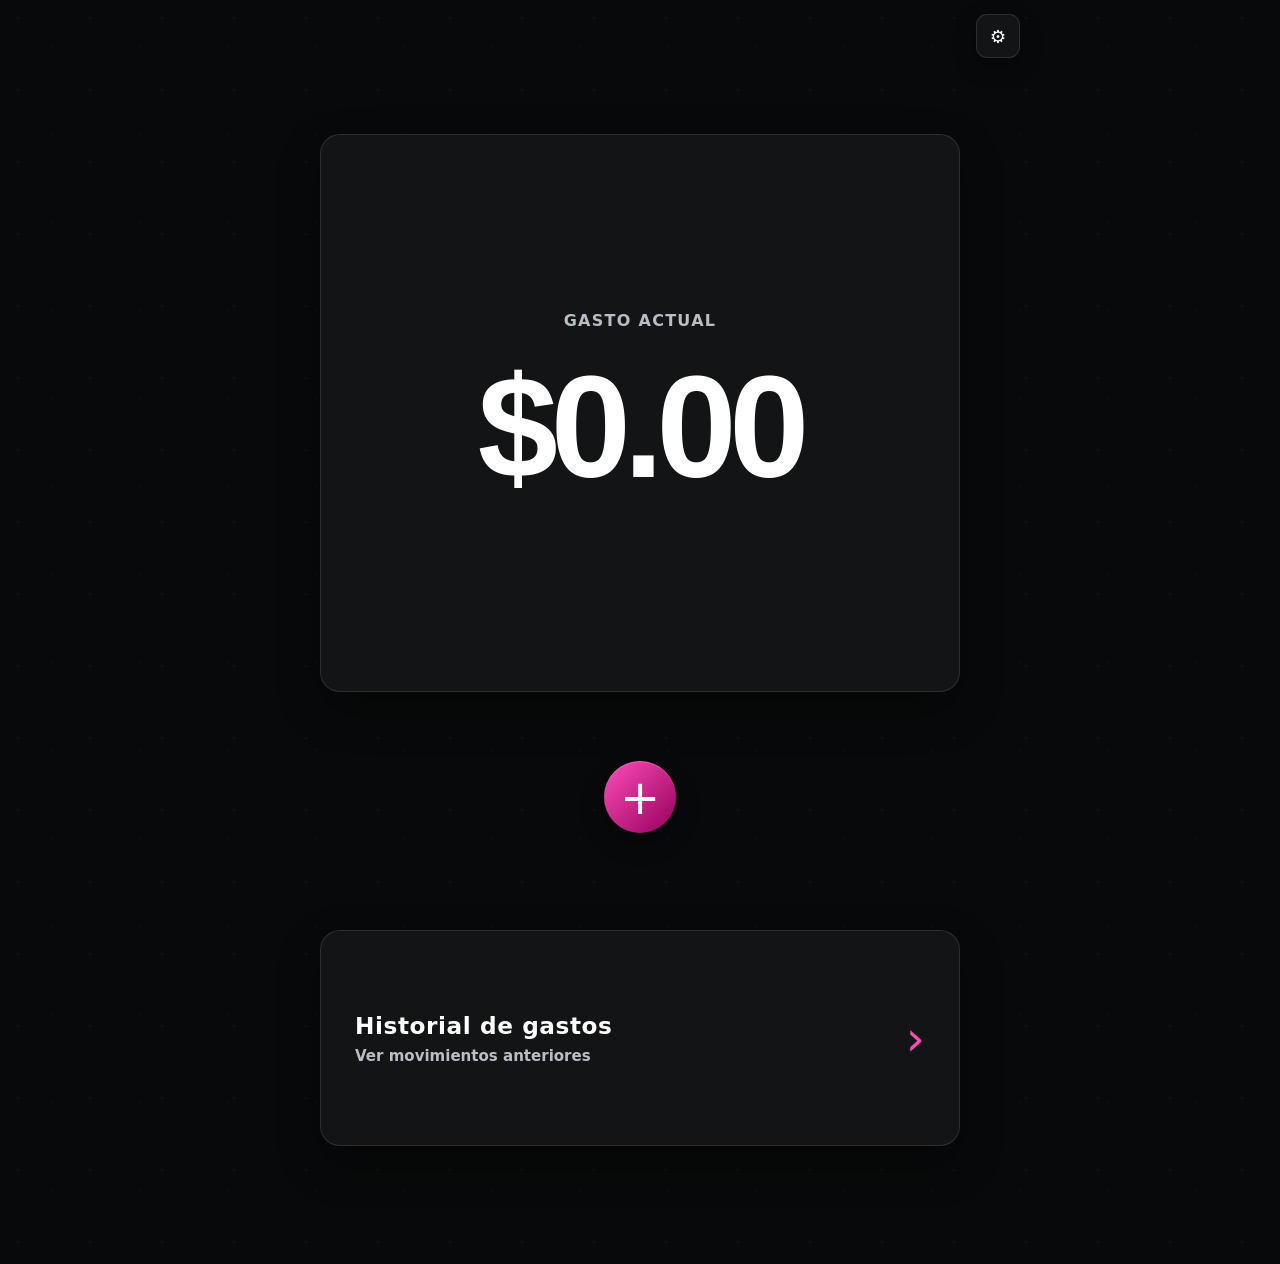
==== commit 34936ea4: "feat: improve home screen layout and spending hierarchy" ====
--- a/index.html
+++ b/index.html
@@ -1,8 +1,7 @@
 <!DOCTYPE html>
 <html
   lang="es"
-  data-visual-style="modern"
-  data-palette="magenta"
+  data-visual-style="matte"
 >
 <head>
   <meta charset="UTF-8">
@@ -14,7 +13,7 @@
 
   <meta
     name="theme-color"
-    content="#d10082"
+    content="#222522"
   >
 
   <meta
@@ -51,9 +50,17 @@
 </head>
 
 <body>
+  <div
+    class="visual-effect-layer"
+    aria-hidden="true"
+  ></div>
+
   <header class="app-header">
     <div class="app-shell app-header__content">
-      <h1 class="visually-hidden" data-i18n="app.title">
+      <h1
+        class="visually-hidden"
+        data-i18n="app.title"
+      >
         Control de gastos
       </h1>
 
@@ -70,86 +77,114 @@
   </header>
 
   <main class="app-shell app-main">
-    <section
-      class="home-card"
-      aria-labelledby="current-spending-label"
-    >
-      <div class="home-card__summary">
-        <p
-          id="current-spending-label"
-          class="home-card__label"
-          data-i18n="dashboard.currentSpending"
-        >
-          Gasto actual
-        </p>
-
-        <strong
-          id="current-spending-value"
-          class="home-card__amount"
-        >
-          $0.00
-        </strong>
-
-        <div
-          id="remaining-budget-block"
-          class="home-card__budget is-hidden"
-        >
-          <span data-i18n="dashboard.remainingBudget">
-            Presupuesto restante
-          </span>
-
-          <strong id="remaining-budget-value">
+    <!-- First screen -->
+    <section class="home-hero">
+
+      <!-- Current spending card -->
+      <section
+        class="home-card"
+        aria-labelledby="current-spending-label"
+      >
+        <div class="home-card__summary">
+          <p
+            id="current-spending-label"
+            class="home-card__label"
+            data-i18n="dashboard.currentSpending"
+          >
+            Gasto actual
+          </p>
+
+          <strong
+            id="current-spending-value"
+            class="home-card__amount"
+          >
             $0.00
           </strong>
+
+          <div
+            id="remaining-budget-block"
+            class="home-card__budget is-hidden"
+          >
+            <span data-i18n="dashboard.remainingBudget">
+              Presupuesto restante
+            </span>
+
+            <strong id="remaining-budget-value">
+              $0.00
+            </strong>
+          </div>
         </div>
-      </div>
-
-      <button
-        id="open-expense-button"
-        class="add-expense-button"
-        type="button"
-        data-i18n-aria-label="expense.open"
-        aria-label="Agregar gasto"
-      >
+      </section>
+
+      <!-- Main action -->
+      <div class="add-expense-section">
+        <button
+          id="open-expense-button"
+          class="add-expense-button"
+          type="button"
+          data-i18n-aria-label="expense.open"
+          aria-label="Agregar gasto"
+        >
+          <span
+            id="add-expense-icon-fallback"
+            class="add-expense-button__fallback"
+            aria-hidden="true"
+          >
+            +
+          </span>
+
+          <img
+            id="add-expense-icon"
+            class="add-expense-button__image is-hidden"
+            src=""
+            alt=""
+          >
+        </button>
+      </div>
+
+      <!-- App messages -->
+      <p
+        id="app-message"
+        class="app-message"
+        aria-live="polite"
+      ></p>
+    </section>
+
+    <!-- History card -->
+    <section
+      class="history-section"
+      aria-labelledby="history-section-title"
+    >
+      <button
+        id="open-history-button"
+        class="history-launcher history-card"
+        type="button"
+      >
+        <span class="history-card__content">
+          <strong
+            id="history-section-title"
+            class="history-card__title"
+            data-i18n="history.title"
+          >
+            Historial de gastos
+          </strong>
+
+          <span class="history-card__hint">
+            Ver movimientos anteriores
+          </span>
+        </span>
+
         <span
-          id="add-expense-icon-fallback"
-          class="add-expense-button__fallback"
+          class="history-card__arrow"
           aria-hidden="true"
         >
-          +
+          ›
         </span>
-
-        <img
-          id="add-expense-icon"
-          class="add-expense-button__image is-hidden"
-          src=""
-          alt=""
-        >
-      </button>
-
-      <button
-        id="open-history-button"
-        class="history-launcher"
-        type="button"
-      >
-        <span data-i18n="history.title">
-          Historial de gastos
-        </span>
-
-        <span aria-hidden="true">›</span>
       </button>
     </section>
-
-    <p
-      id="app-message"
-      class="app-message"
-      aria-live="polite"
-    ></p>
   </main>
 
-  <!-- =====================================================
-       ADD OR EDIT EXPENSE
-  ====================================================== -->
+  <!-- Add or edit expense -->
   <dialog
     id="expense-dialog"
     class="app-dialog expense-dialog"
@@ -330,9 +365,7 @@
     </form>
   </dialog>
 
-  <!-- =====================================================
-       HISTORY OVERLAY
-  ====================================================== -->
+  <!-- History overlay -->
   <dialog
     id="history-dialog"
     class="history-overlay"
@@ -352,7 +385,10 @@
         Historial de gastos
       </h2>
 
-      <span class="overlay-header__spacer" aria-hidden="true"></span>
+      <span
+        class="overlay-header__spacer"
+        aria-hidden="true"
+      ></span>
     </div>
 
     <div
@@ -361,9 +397,7 @@
     ></div>
   </dialog>
 
-  <!-- =====================================================
-       EXPENSE DETAILS
-  ====================================================== -->
+  <!-- Expense details -->
   <dialog
     id="expense-details-dialog"
     class="app-dialog details-dialog"
@@ -386,23 +420,43 @@
 
     <dl class="expense-details-list">
       <div>
-        <dt data-i18n="expense.amount">Importe</dt>
-        <dd id="details-amount">$0.00</dd>
+        <dt data-i18n="expense.amount">
+          Importe
+        </dt>
+
+        <dd id="details-amount">
+          $0.00
+        </dd>
       </div>
 
       <div>
-        <dt data-i18n="expense.category">Categoría</dt>
-        <dd id="details-category">—</dd>
+        <dt data-i18n="expense.category">
+          Categoría
+        </dt>
+
+        <dd id="details-category">
+          —
+        </dd>
       </div>
 
       <div>
-        <dt data-i18n="expense.date">Fecha</dt>
-        <dd id="details-date">—</dd>
+        <dt data-i18n="expense.date">
+          Fecha
+        </dt>
+
+        <dd id="details-date">
+          —
+        </dd>
       </div>
 
       <div>
-        <dt data-i18n="expense.description">Descripción</dt>
-        <dd id="details-description">—</dd>
+        <dt data-i18n="expense.description">
+          Descripción
+        </dt>
+
+        <dd id="details-description">
+          —
+        </dd>
       </div>
     </dl>
 
@@ -427,9 +481,7 @@
     </div>
   </dialog>
 
-  <!-- =====================================================
-       SETTINGS
-  ====================================================== -->
+  <!-- Settings -->
   <dialog
     id="settings-dialog"
     class="app-dialog settings-dialog"
@@ -460,8 +512,13 @@
         </label>
 
         <select id="select-language">
-          <option value="es">Español</option>
-          <option value="en">English</option>
+          <option value="es">
+            Español
+          </option>
+
+          <option value="en">
+            English
+          </option>
         </select>
       </div>
 
@@ -474,19 +531,36 @@
         </label>
 
         <select id="select-visual-style">
-          <option value="modern" data-i18n="settings.modern">
-            Moderno
-          </option>
-          <option value="pixel" data-i18n="settings.pixel">
+          <option
+            value="matte"
+            data-i18n="settings.matte"
+          >
+            Mate cómodo
+          </option>
+
+          <option
+            value="pixel-art"
+            data-i18n="settings.pixelArt"
+          >
             Pixel art
           </option>
-          <option value="office" data-i18n="settings.office">
-            Oficina
+
+          <option
+            value="cyberpunk"
+            data-i18n="settings.cyberpunk"
+          >
+            Cyberpunk
           </option>
         </select>
       </div>
 
-      <div class="field">
+      <!-- Temporary palette support -->
+      <!-- Remove this field after updating settings.js -->
+      <div
+        class="field is-hidden"
+        hidden
+        aria-hidden="true"
+      >
         <label
           for="select-palette"
           data-i18n="settings.palette"
@@ -494,15 +568,65 @@
           Paleta de colores
         </label>
 
-        <select id="select-palette">
-          <option value="magenta" data-i18n="palettes.magenta">Magenta</option>
-          <option value="ocean" data-i18n="palettes.ocean">Océano</option>
-          <option value="emerald" data-i18n="palettes.emerald">Esmeralda</option>
-          <option value="violet" data-i18n="palettes.violet">Violeta</option>
-          <option value="amber" data-i18n="palettes.amber">Ámbar</option>
-          <option value="powder" data-i18n="palettes.powder">Azul pastel</option>
-          <option value="sage" data-i18n="palettes.sage">Verde salvia</option>
-          <option value="warmGray" data-i18n="palettes.warmGray">Gris cálido</option>
+        <select
+          id="select-palette"
+          tabindex="-1"
+        >
+          <option
+            value="magenta"
+            data-i18n="palettes.magenta"
+          >
+            Magenta
+          </option>
+
+          <option
+            value="ocean"
+            data-i18n="palettes.ocean"
+          >
+            Océano
+          </option>
+
+          <option
+            value="emerald"
+            data-i18n="palettes.emerald"
+          >
+            Esmeralda
+          </option>
+
+          <option
+            value="violet"
+            data-i18n="palettes.violet"
+          >
+            Violeta
+          </option>
+
+          <option
+            value="amber"
+            data-i18n="palettes.amber"
+          >
+            Ámbar
+          </option>
+
+          <option
+            value="powder"
+            data-i18n="palettes.powder"
+          >
+            Azul pastel
+          </option>
+
+          <option
+            value="sage"
+            data-i18n="palettes.sage"
+          >
+            Verde salvia
+          </option>
+
+          <option
+            value="warmGray"
+            data-i18n="palettes.warmGray"
+          >
+            Gris cálido
+          </option>
         </select>
       </div>
 
@@ -515,9 +639,17 @@
         </label>
 
         <select id="select-currency">
-          <option value="MXN">MXN</option>
-          <option value="USD">USD</option>
-          <option value="EUR">EUR</option>
+          <option value="MXN">
+            MXN
+          </option>
+
+          <option value="USD">
+            USD
+          </option>
+
+          <option value="EUR">
+            EUR
+          </option>
         </select>
       </div>
 
@@ -594,12 +726,44 @@
     >
   </dialog>
 
-  <script src="./js/categories.js" defer></script>
-  <script src="./js/storage.js" defer></script>
-  <script src="./js/i18n.js" defer></script>
-  <script src="./js/settings.js" defer></script>
-  <script src="./js/history.js" defer></script>
-  <script src="./js/copy-history.js" defer></script>
-  <script src="./js/app.js" defer></script>
+  <script
+    src="./js/categories.js"
+    defer
+  ></script>
+
+  <script
+    src="./js/storage.js"
+    defer
+  ></script>
+
+  <script
+    src="./js/i18n.js"
+    defer
+  ></script>
+
+  <script
+    src="./js/settings.js"
+    defer
+  ></script>
+
+  <script
+    src="./js/history.js"
+    defer
+  ></script>
+
+  <script
+    src="./js/copy-history.js"
+    defer
+  ></script>
+
+  <script
+    src="./js/app.js"
+    defer
+  ></script>
+
+  <script
+    type="module"
+    src="./js/effects/visual-style-manager.js"
+  ></script>
 </body>
-</html>
+</html>
--- a/css/components.css
+++ b/css/components.css
@@ -1,3 +1,4 @@
+
 .icon-button {
   display: inline-grid;
   place-items: center;
@@ -49,13 +50,34 @@
   font-size: 0.78rem;
 }
 
+/* First screen layout */
+.home-hero {
+  display: grid;
+  grid-template-rows: minmax(0, 1fr) auto auto;
+  align-items: center;
+  width: 100%;
+  min-height: calc(100svh - 72px);
+  padding:
+    clamp(12px, 2.5vh, 24px)
+    0
+    clamp(24px, 5vh, 48px);
+}
+
+/* Main spending card */
 .home-card {
-  display: grid;
-  justify-items: center;
-  width: min(100%, 540px);
+  display: flex;
+  align-items: center;
+  justify-content: center;
+  width: min(100%, 640px);
+  min-height: clamp(320px, 62svh, 600px);
   margin-inline: auto;
-  padding: clamp(26px, 7vw, 54px) clamp(18px, 5vw, 38px) 20px;
-  overflow: hidden;
+  padding:
+    clamp(30px, 7vw, 58px)
+    clamp(20px, 6vw, 48px);
+
+  /* Keep the card shape without clipping the amount */
+  overflow: visible;
+
   border: var(--panel-border-width, 1px) solid var(--border);
   border-radius: var(--panel-radius, 18px);
   background: var(--surface);
@@ -63,33 +85,60 @@
 }
 
 .home-card__summary {
+  display: grid;
+  justify-items: center;
   width: 100%;
+  min-width: 0;
   text-align: center;
 }
 
 .home-card__label {
-  margin-bottom: 8px;
-  color: var(--text-secondary);
-  font-size: 0.92rem;
+  margin: 0 0 clamp(14px, 3vh, 24px);
+  color: var(--text-secondary);
+  font-size: clamp(0.78rem, 2.5vw, 1rem);
   font-weight: 800;
-  letter-spacing: 0.035em;
+  letter-spacing: 0.08em;
+  text-transform: uppercase;
 }
 
 .home-card__amount {
   display: block;
+  width: 100%;
   max-width: 100%;
-  overflow: hidden;
-  font-size: clamp(2.5rem, 13vw, 5.2rem);
-  line-height: 1;
+
+  /* Extra bottom space prevents number clipping */
+  padding: 0.04em 0 0.12em;
+
+  color: var(--text-primary);
+
+  /* Serious and compact numeric font */
+  font-family:
+    "Bahnschrift",
+    "Arial Narrow",
+    "Segoe UI",
+    Arial,
+    sans-serif;
+
+  font-size: clamp(4.5rem, 19vw, 9rem);
+  font-weight: 700;
+  font-style: normal;
+  line-height: 0.96;
   letter-spacing: -0.05em;
-  text-overflow: ellipsis;
+
+  /* Keep every digit aligned */
+  font-variant-numeric:
+    tabular-nums
+    lining-nums;
+
+  text-align: center;
+  text-shadow: none;
   white-space: nowrap;
 }
 
 .home-card__budget {
   display: inline-grid;
   gap: 4px;
-  margin-top: 22px;
+  margin-top: clamp(22px, 4vh, 34px);
   padding: 10px 18px;
   border: 1px solid var(--border);
   border-radius: var(--small-radius, 11px);
@@ -106,13 +155,24 @@
   font-size: 1.12rem;
 }
 
+/* Small action below the card */
+.add-expense-section {
+  display: flex;
+  justify-content: center;
+  width: 100%;
+  padding:
+    clamp(16px, 3vh, 26px)
+    0
+    clamp(8px, 2vh, 18px);
+}
+
 .add-expense-button {
   display: grid;
   place-items: center;
-  width: clamp(82px, 24vw, 116px);
+  width: clamp(56px, 16vw, 72px);
   aspect-ratio: 1;
-  margin: clamp(30px, 8vw, 54px) 0;
-  padding: 16px;
+  margin: 0;
+  padding: 10px;
   overflow: hidden;
   color: var(--header-text);
   border: 0;
@@ -124,7 +184,7 @@
       var(--accent-dark)
     );
   box-shadow:
-    0 16px 34px var(--shadow-color),
+    0 10px 24px var(--shadow-color),
     inset 0 1px 0 rgba(255, 255, 255, 0.22);
   transition:
     transform 150ms ease,
@@ -132,48 +192,95 @@
 }
 
 .add-expense-button:hover {
-  transform: translateY(-2px) scale(1.015);
+  transform: translateY(-2px) scale(1.025);
 }
 
 .add-expense-button:active {
-  transform: translateY(1px) scale(0.985);
+  transform: translateY(1px) scale(0.975);
 }
 
 .add-expense-button__fallback {
-  font-size: clamp(2.4rem, 10vw, 4.2rem);
-  font-weight: 300;
-  line-height: 1;
+  font-size: clamp(2.2rem, 8vw, 3rem);
+  font-weight: 400;
+  line-height: 0.8;
 }
 
 .add-expense-button__image {
   display: block;
+  width: 72%;
+  height: 72%;
+  object-fit: contain;
+}
+
+/* History card below the first screen */
+.history-section {
+  width: min(100%, 640px);
+  margin-inline: auto;
+  padding:
+    clamp(18px, 4vh, 34px)
+    0
+    clamp(52px, 10vh, 96px);
+}
+
+.history-launcher.history-card {
+  display: flex;
+  align-items: center;
+  justify-content: space-between;
+  gap: 20px;
   width: 100%;
-  height: 100%;
-  object-fit: contain;
-}
-
-.history-launcher {
-  display: flex;
-  align-items: center;
-  justify-content: space-between;
-  gap: 14px;
-  width: 100%;
-  min-height: 54px;
-  padding: 12px 4px 4px;
+  min-height: clamp(150px, 24vh, 220px);
+  padding:
+    clamp(22px, 5vw, 36px)
+    clamp(20px, 5vw, 34px);
   color: var(--text-primary);
-  border: 0;
-  border-top: 1px solid var(--border);
-  background: transparent;
-  font-weight: 850;
+  border: var(--panel-border-width, 1px) solid var(--border);
+  border-radius: var(--panel-radius, 18px);
+  background: var(--surface);
+  box-shadow: var(--panel-shadow);
   text-align: left;
-}
-
-.history-launcher span:last-child {
+  transition:
+    transform 150ms ease,
+    border-color 150ms ease,
+    background-color 150ms ease;
+}
+
+.history-launcher.history-card:hover {
+  transform: translateY(-2px);
+  border-color: var(--accent);
+  background: var(--surface-secondary);
+}
+
+.history-launcher.history-card:active {
+  transform: translateY(0);
+}
+
+.history-card__content {
+  display: grid;
+  gap: 8px;
+  min-width: 0;
+}
+
+.history-card__title {
+  font-size: clamp(1.1rem, 4.5vw, 1.45rem);
+  font-weight: 900;
+  letter-spacing: 0.025em;
+}
+
+.history-card__hint {
+  color: var(--text-secondary);
+  font-size: clamp(0.78rem, 3vw, 0.94rem);
+  font-weight: 700;
+}
+
+.history-card__arrow {
+  flex: 0 0 auto;
   color: var(--accent-light);
-  font-size: 1.7rem;
+  font-size: clamp(2rem, 8vw, 3rem);
+  font-weight: 500;
   line-height: 1;
 }
 
+/* Floating app message */
 .app-message {
   position: fixed;
   left: 50%;
@@ -202,6 +309,7 @@
   color: var(--danger);
 }
 
+/* Dialog surfaces */
 .app-dialog,
 .history-overlay {
   color: var(--text-primary);
@@ -236,6 +344,7 @@
   margin-bottom: 18px;
 }
 
+/* Expense form */
 .expense-form {
   display: grid;
   gap: 16px;
@@ -291,6 +400,7 @@
   font-size: 1.25rem;
 }
 
+/* Category controls */
 .category-selector,
 .subcategory-selector {
   display: grid;
@@ -325,6 +435,7 @@
   box-shadow: inset 0 0 0 1px var(--accent);
 }
 
+/* Extra expense fields */
 .expense-more-details {
   border-top: 1px solid var(--border);
 }
@@ -358,6 +469,7 @@
   padding-top: 3px;
 }
 
+/* Form buttons */
 .form-actions,
 .details-actions {
   display: grid;
@@ -369,6 +481,7 @@
   grid-column: 1 / -1;
 }
 
+/* Full screen history */
 .history-overlay {
   width: 100vw;
   max-width: none;
@@ -496,6 +609,7 @@
   text-align: center;
 }
 
+/* Expense details */
 .expense-details-list {
   display: grid;
   gap: 0;
@@ -522,6 +636,7 @@
   overflow-wrap: anywhere;
 }
 
+/* Settings */
 .settings-grid {
   display: grid;
   grid-template-columns: repeat(2, minmax(0, 1fr));
@@ -534,10 +649,28 @@
   margin-top: 18px;
 }
 
+/* Mobile adjustments */
 @media (max-width: 560px) {
+  .home-hero {
+    min-height: calc(100svh - 60px);
+    padding-top: 8px;
+  }
+
   .home-card {
-    min-height: min(78vh, 650px);
-    align-content: center;
+    min-height: clamp(300px, 60svh, 520px);
+    padding:
+      clamp(24px, 7vw, 38px)
+      clamp(16px, 5vw, 28px);
+  }
+
+  .home-card__amount {
+    /* Large, but still contained on small screens */
+    font-size: clamp(4rem, 19vw, 6.5rem);
+    line-height: 0.96;
+  }
+
+  .history-launcher.history-card {
+    min-height: 150px;
   }
 
   .app-dialog {
--- a/css/visual-styles.css
+++ b/css/visual-styles.css
@@ -1,6 +1,31 @@
 /* ==========================================================
    MODERN STYLE
 ========================================================== */
+@import url("./effects/pixel-art.css");
+@import url("./effects/matte.css");
+@import url("./effects/cyberpunk.css");
+
+.visual-effect-layer {
+  position: fixed;
+  inset: 0;
+  z-index: 0;
+
+  overflow: hidden;
+  pointer-events: none;
+}
+
+body > *:not(.visual-effect-layer) {
+  position: relative;
+  z-index: 1;
+}
+
+@media (prefers-reduced-motion: reduce) {
+  .visual-effect-layer,
+  .visual-effect-layer::before,
+  .visual-effect-layer::after {
+    animation: none !important;
+  }
+}
 
 :root,
 [data-visual-style="modern"] {
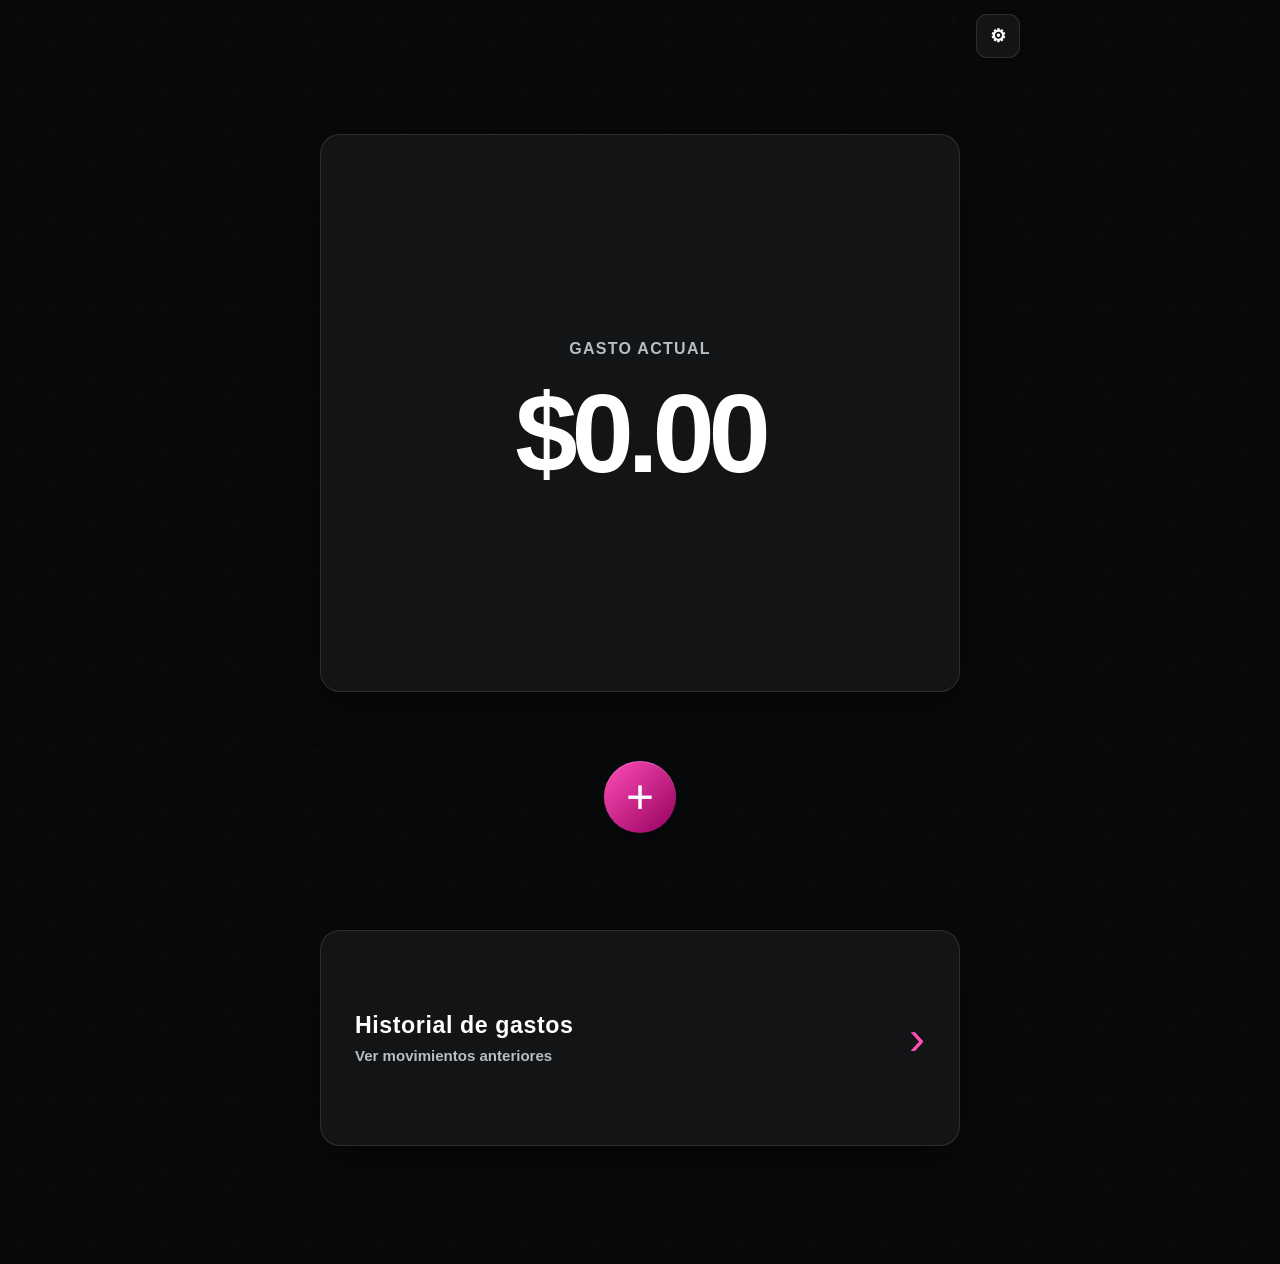
==== commit 7dd4ec95: "refactor: simplify theme system and add pixel art theme" ====
--- a/index.html
+++ b/index.html
@@ -1,7 +1,7 @@
 <!DOCTYPE html>
 <html
   lang="es"
-  data-visual-style="matte"
+  data-theme="default"
 >
 <head>
   <meta charset="UTF-8">
@@ -30,11 +30,6 @@
 
   <link
     rel="stylesheet"
-    href="./css/palettes.css"
-  >
-
-  <link
-    rel="stylesheet"
     href="./css/base.css"
   >
 
@@ -45,15 +40,11 @@
 
   <link
     rel="stylesheet"
-    href="./css/visual-styles.css"
+    href="./css/themes.css"
   >
 </head>
 
 <body>
-  <div
-    class="visual-effect-layer"
-    aria-hidden="true"
-  ></div>
 
   <header class="app-header">
     <div class="app-shell app-header__content">
@@ -527,10 +518,14 @@
           for="select-visual-style"
           data-i18n="settings.visualStyle"
         >
-          Estilo visual
+          Tema visual
         </label>
 
         <select id="select-visual-style">
+          <option value="default">
+            Predeterminado
+          </option>
+
           <option
             value="matte"
             data-i18n="settings.matte"
@@ -550,82 +545,6 @@
             data-i18n="settings.cyberpunk"
           >
             Cyberpunk
-          </option>
-        </select>
-      </div>
-
-      <!-- Temporary palette support -->
-      <!-- Remove this field after updating settings.js -->
-      <div
-        class="field is-hidden"
-        hidden
-        aria-hidden="true"
-      >
-        <label
-          for="select-palette"
-          data-i18n="settings.palette"
-        >
-          Paleta de colores
-        </label>
-
-        <select
-          id="select-palette"
-          tabindex="-1"
-        >
-          <option
-            value="magenta"
-            data-i18n="palettes.magenta"
-          >
-            Magenta
-          </option>
-
-          <option
-            value="ocean"
-            data-i18n="palettes.ocean"
-          >
-            Océano
-          </option>
-
-          <option
-            value="emerald"
-            data-i18n="palettes.emerald"
-          >
-            Esmeralda
-          </option>
-
-          <option
-            value="violet"
-            data-i18n="palettes.violet"
-          >
-            Violeta
-          </option>
-
-          <option
-            value="amber"
-            data-i18n="palettes.amber"
-          >
-            Ámbar
-          </option>
-
-          <option
-            value="powder"
-            data-i18n="palettes.powder"
-          >
-            Azul pastel
-          </option>
-
-          <option
-            value="sage"
-            data-i18n="palettes.sage"
-          >
-            Verde salvia
-          </option>
-
-          <option
-            value="warmGray"
-            data-i18n="palettes.warmGray"
-          >
-            Gris cálido
           </option>
         </select>
       </div>
@@ -760,10 +679,5 @@
     src="./js/app.js"
     defer
   ></script>
-
-  <script
-    type="module"
-    src="./js/effects/visual-style-manager.js"
-  ></script>
 </body>
 </html>
--- a/css/components.css
+++ b/css/components.css
@@ -105,13 +105,8 @@
   display: block;
   width: 100%;
   max-width: 100%;
-
-  /* Extra bottom space prevents number clipping */
-  padding: 0.04em 0 0.12em;
-
-  color: var(--text-primary);
-
-  /* Serious and compact numeric font */
+  min-width: 0;
+
   font-family:
     "Bahnschrift",
     "Arial Narrow",
@@ -119,13 +114,16 @@
     Arial,
     sans-serif;
 
-  font-size: clamp(4.5rem, 19vw, 9rem);
+  /*
+   * Antes era 19vw y llegaba hasta 9rem.
+   * Esta escala es más segura para teléfonos.
+   */
+  font-size: clamp(3rem, 14vw, 7rem);
   font-weight: 700;
   font-style: normal;
-  line-height: 0.96;
-  letter-spacing: -0.05em;
-
-  /* Keep every digit aligned */
+  line-height: 0.92;
+  letter-spacing: -0.055em;
+
   font-variant-numeric:
     tabular-nums
     lining-nums;
@@ -133,8 +131,9 @@
   text-align: center;
   text-shadow: none;
   white-space: nowrap;
-}
-
+
+  overflow: hidden;
+}
 .home-card__budget {
   display: inline-grid;
   gap: 4px;
--- a/css/themes.css
+++ b/css/themes.css
@@ -0,0 +1,7 @@
+@import url("./theme-tokens.css");
+
+@import url("./themes/default.css");
+@import url("./themes/matte.css");
+@import url("./themes/pixel-art.css");
+@import url("./themes/cyberpunk.css");
+@import url("./themes/robot-industrial.css");
